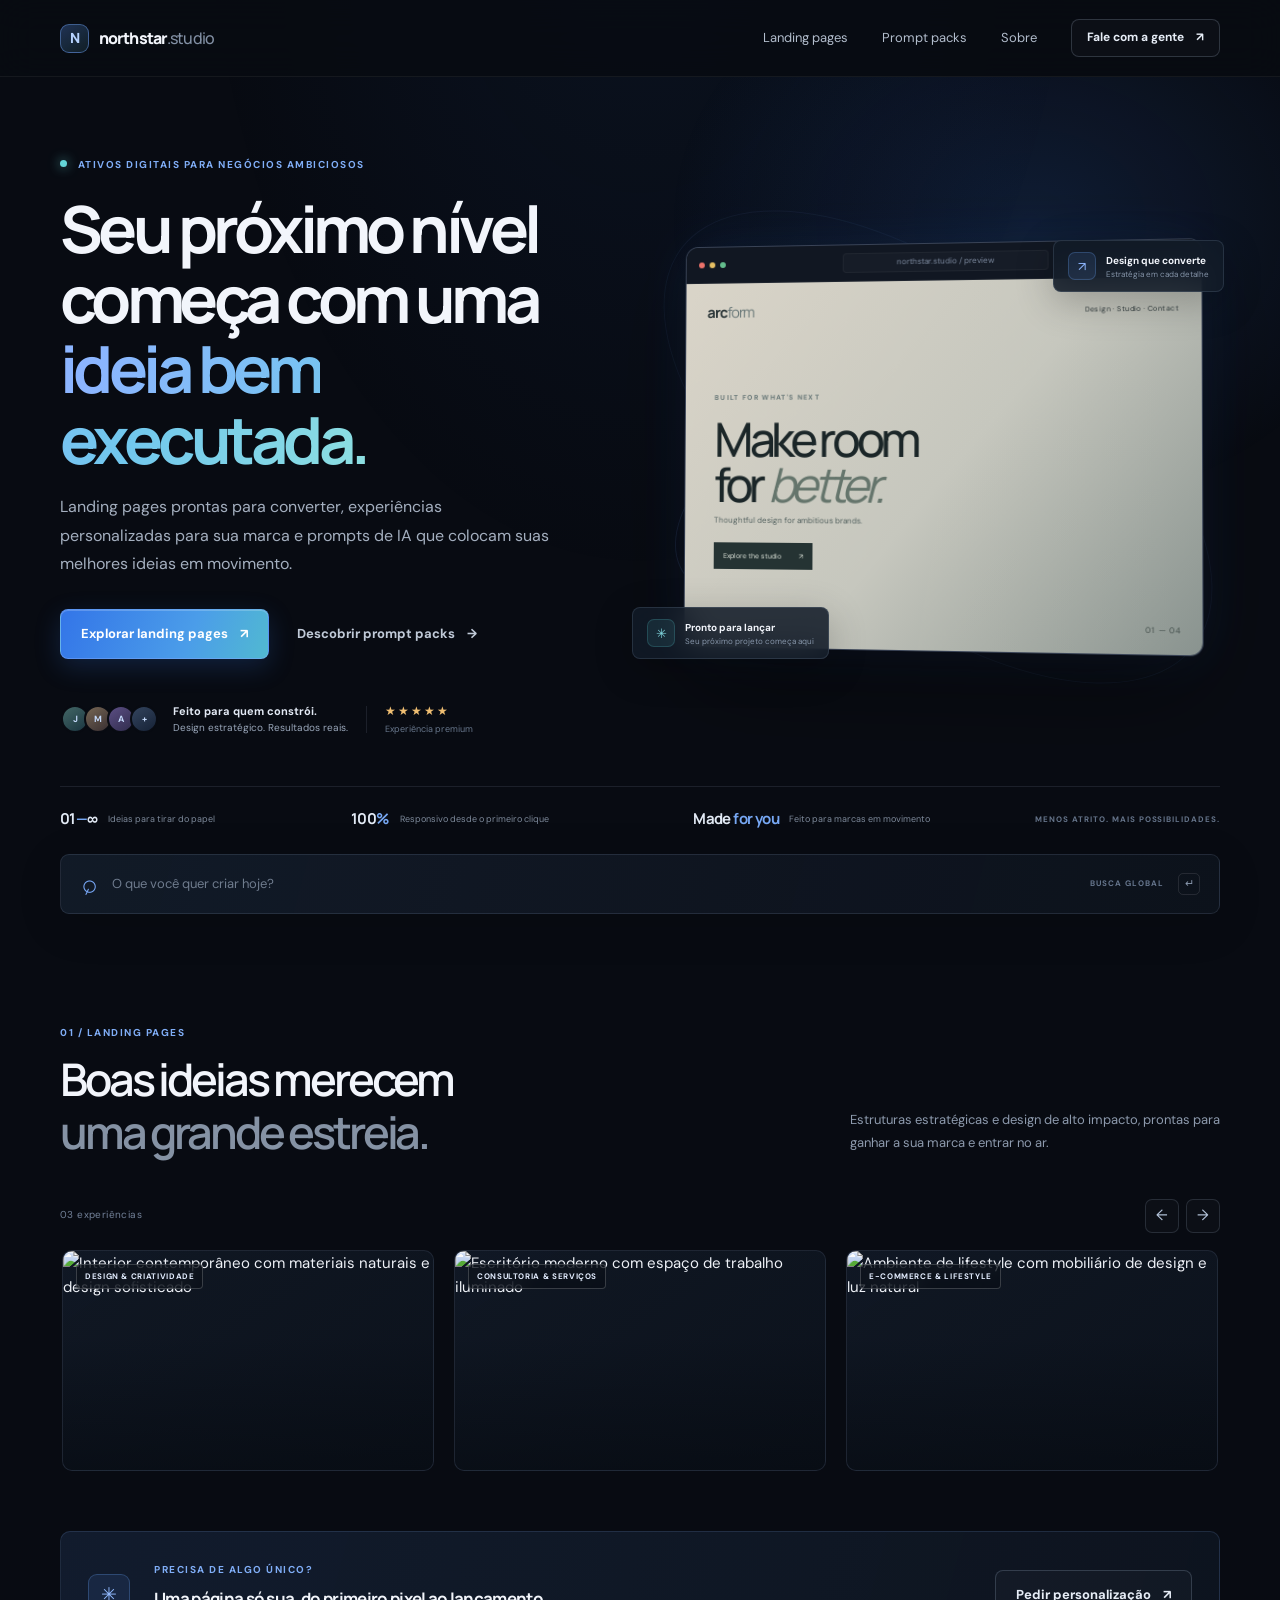
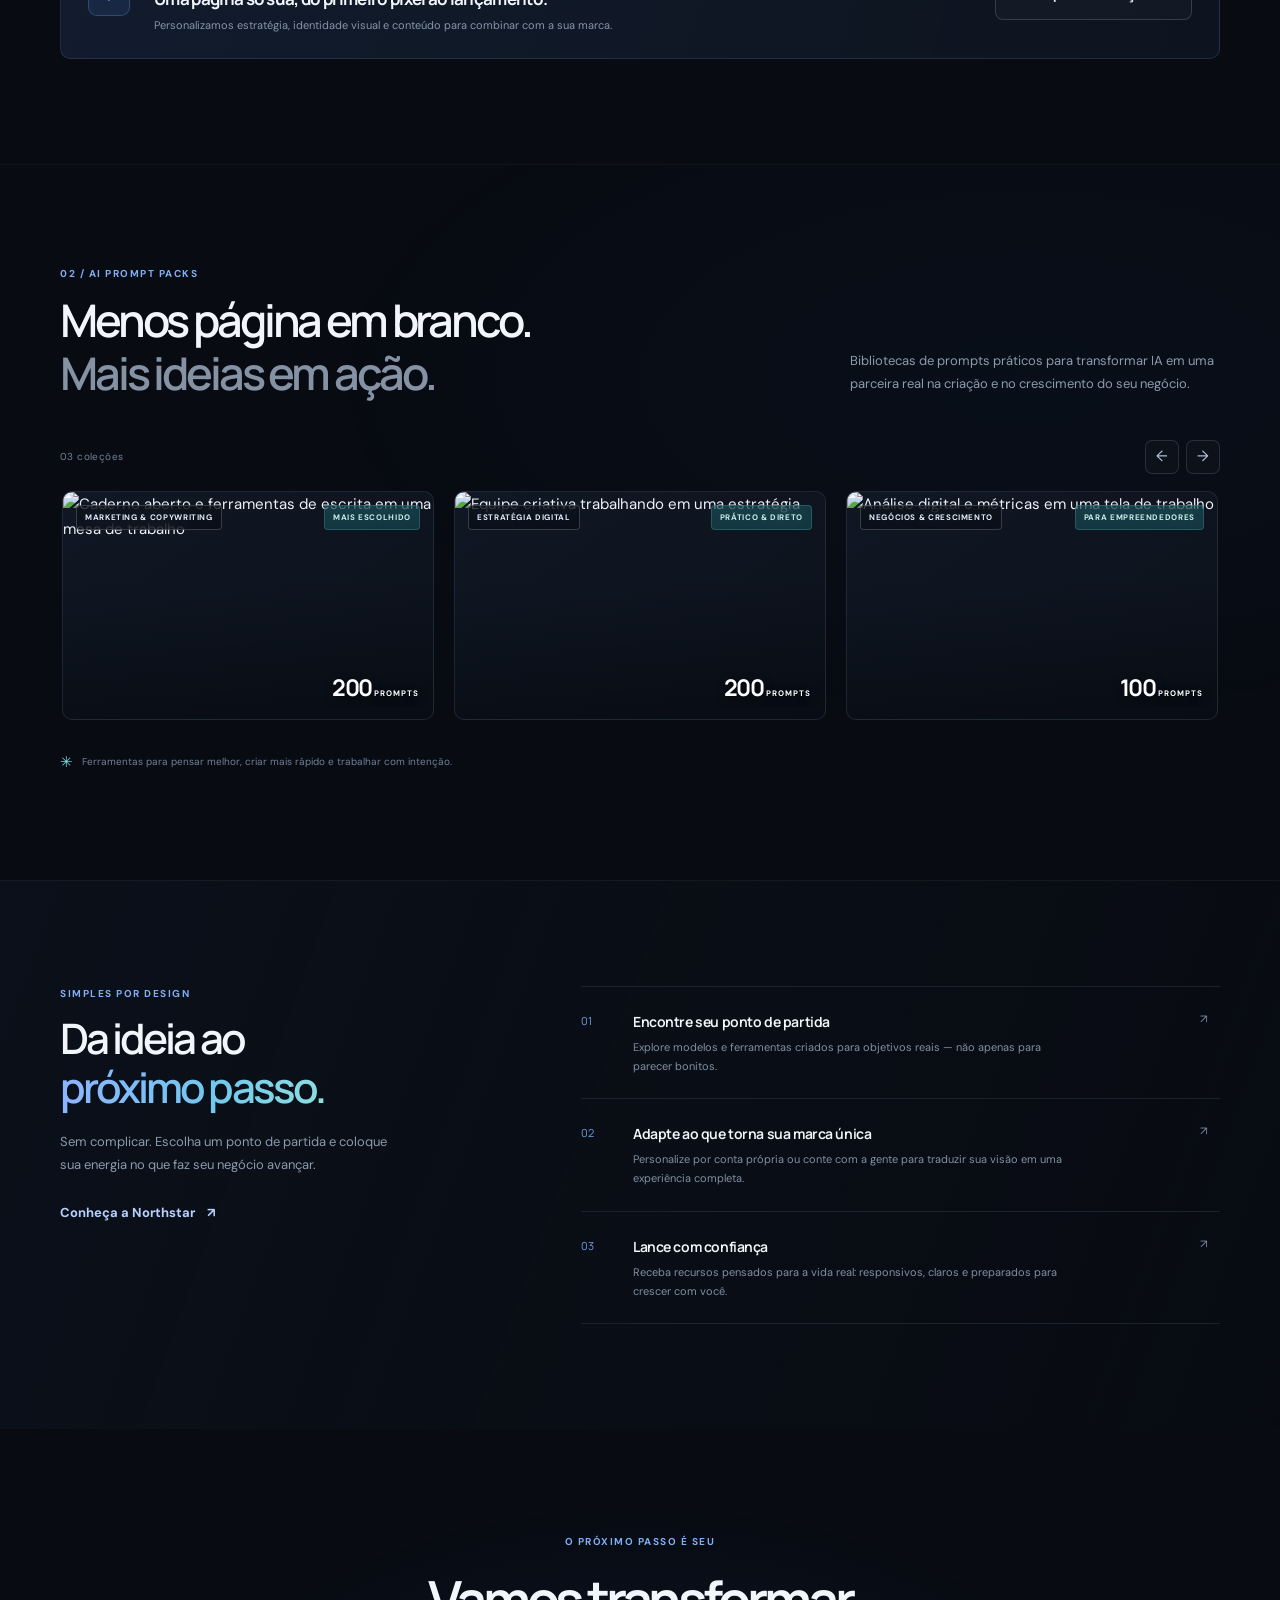
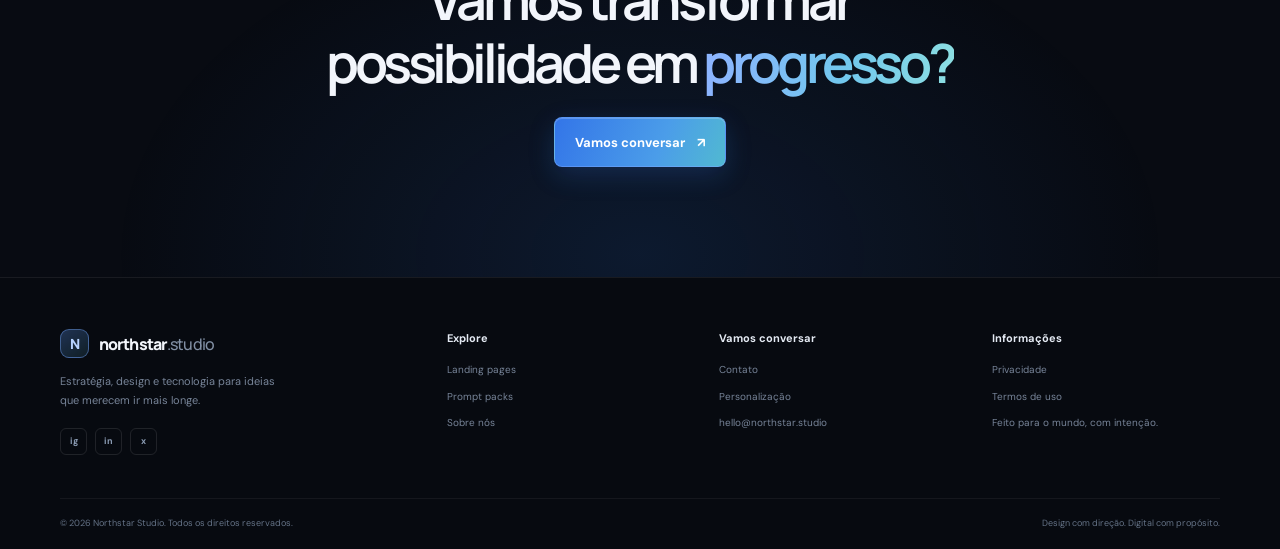
==== index.html @ 6302692e "Add premium digital store website" ====
<!doctype html>
<html lang="pt-BR">
<head>
  <meta charset="utf-8">
  <meta name="viewport" content="width=device-width, initial-scale=1">
  <meta name="description" content="Landing pages premium, personalização profissional e packs de prompts de IA para acelerar o crescimento do seu negócio.">
  <meta name="theme-color" content="#080b12">
  <title>Northstar Studio — ativos digitais para crescer</title>
  <link rel="preconnect" href="https://fonts.googleapis.com">
  <link rel="preconnect" href="https://fonts.gstatic.com" crossorigin>
  <link href="https://fonts.googleapis.com/css2?family=DM+Sans:wght@400;500;600;700&family=Manrope:wght@400;500;600;700;800&display=swap" rel="stylesheet">
  <link rel="stylesheet" href="css/style.css">
  <script src="js/script.js" defer></script>
</head>
<body>
  <header class="site-header">
    <div class="container nav-wrap">
      <a class="brand" href="index.html" aria-label="Northstar Studio — página inicial"><span class="brand-mark">N</span><span>northstar<span class="brand-muted">.studio</span></span></a>
      <button class="menu-toggle" type="button" aria-expanded="false" aria-controls="primary-nav" aria-label="Abrir menu"><span></span><span></span></button>
      <nav class="primary-nav" id="primary-nav" aria-label="Navegação principal">
        <a href="#landing-pages">Landing pages</a><a href="#prompt-packs">Prompt packs</a><a href="about.html">Sobre</a>
        <a class="button button-small button-outline nav-cta" href="contact.html">Fale com a gente <span aria-hidden="true">↗</span></a>
      </nav>
    </div>
  </header>

  <main>
    <section class="hero section-shell">
      <div class="hero-glow" aria-hidden="true"></div>
      <div class="container hero-grid">
        <div class="hero-copy reveal">
          <div class="eyebrow"><span class="eyebrow-dot"></span> ATIVOS DIGITAIS PARA NEGÓCIOS AMBICIOSOS</div>
          <h1>Seu próximo nível<br>começa com uma<br><span class="gradient-text">ideia bem executada.</span></h1>
          <p class="hero-lead">Landing pages prontas para converter, experiências personalizadas para sua marca e prompts de IA que colocam suas melhores ideias em movimento.</p>
          <div class="hero-actions"><a class="button button-primary" href="#landing-pages">Explorar landing pages <span aria-hidden="true">↗</span></a><a class="button button-quiet" href="#prompt-packs">Descobrir prompt packs <span aria-hidden="true">→</span></a></div>
          <div class="trust-row"><div class="avatar-stack" aria-hidden="true"><span>J</span><span>M</span><span>A</span><span>+</span></div><p><strong>Feito para quem constrói.</strong><br>Design estratégico. Resultados reais.</p><div class="trust-divider"></div><div class="rating"><span class="stars">★★★★★</span><small>Experiência premium</small></div></div>
        </div>
        <div class="hero-visual reveal" aria-label="Prévia de uma landing page premium">
          <div class="floating-note note-top"><span class="note-icon">↗</span><span><strong>Design que converte</strong><small>Estratégia em cada detalhe</small></span></div>
          <div class="browser-card">
            <div class="browser-top"><div class="browser-dots"><i></i><i></i><i></i></div><div class="browser-address">northstar.studio / preview</div><span class="browser-menu">•••</span></div>
            <div class="preview-content"><div class="preview-nav"><b>arc<span>form</span></b><span>Design · Studio · Contact</span></div><div class="preview-copy"><span class="preview-kicker">BUILT FOR WHAT'S NEXT</span><h2>Make room<br>for <em>better.</em></h2><p>Thoughtful design for ambitious brands.</p><a href="#landing-pages">Explore the studio <span>↗</span></a></div><div class="preview-image" role="img" aria-label="Arquitetura contemporânea com linhas minimalistas"></div><span class="preview-index">01 — 04</span></div>
          </div>
          <div class="floating-note note-bottom"><span class="sparkle">✳</span><span><strong>Pronto para lançar</strong><small>Seu próximo projeto começa aqui</small></span></div>
          <div class="hero-orbit orbit-one" aria-hidden="true"></div><div class="hero-orbit orbit-two" aria-hidden="true"></div>
        </div>
      </div>
      <div class="container hero-stats reveal"><div><strong>01<span>—</span>∞</strong><small>Ideias para tirar do papel</small></div><div><strong>100<span>%</span></strong><small>Responsivo desde o primeiro clique</small></div><div><strong>Made<span> for you</span></strong><small>Feito para marcas em movimento</small></div><div class="stat-caption">MENOS ATRITO. MAIS POSSIBILIDADES.</div></div>
    </section>

    <section class="search-section" aria-label="Buscar produtos">
      <div class="container search-bar"><span class="search-icon" aria-hidden="true">⌕</span><label class="sr-only" for="global-search">Buscar landing pages e prompts</label><input id="global-search" type="search" placeholder="O que você quer criar hoje?" autocomplete="off"><span class="search-hint">BUSCA GLOBAL</span><span class="search-shortcut" aria-hidden="true">↵</span></div>
    </section>

    <section class="section section-products" id="landing-pages">
      <div class="container">
        <div class="section-heading reveal"><div><div class="eyebrow">01 / LANDING PAGES</div><h2>Boas ideias merecem<br><span class="muted-heading">uma grande estreia.</span></h2></div><p>Estruturas estratégicas e design de alto impacto, prontas para ganhar a sua marca e entrar no ar.</p></div>
        <div class="carousel-toolbar"><span class="result-count" data-count="landing">03 experiências</span><div class="carousel-controls"><button class="carousel-arrow" type="button" data-carousel-prev="landing-track" aria-label="Produtos anteriores">←</button><button class="carousel-arrow" type="button" data-carousel-next="landing-track" aria-label="Próximos produtos">→</button></div></div>
        <div class="product-track" id="landing-track" data-track="landing" aria-live="polite"></div><p class="empty-state" data-empty="landing" hidden>Nenhuma landing page encontrada. Tente outra busca.</p>
        <div class="custom-banner reveal"><div class="custom-banner-icon">✳</div><div><span class="eyebrow">PRECISA DE ALGO ÚNICO?</span><h3>Uma página só sua, do primeiro pixel ao lançamento.</h3><p>Personalizamos estratégia, identidade visual e conteúdo para combinar com a sua marca.</p></div><a class="button button-outline" href="contact.html">Pedir personalização <span aria-hidden="true">↗</span></a></div>
      </div>
    </section>

    <section class="section prompt-section" id="prompt-packs">
      <div class="container">
        <div class="section-heading reveal"><div><div class="eyebrow">02 / AI PROMPT PACKS</div><h2>Menos página em branco.<br><span class="muted-heading">Mais ideias em ação.</span></h2></div><p>Bibliotecas de prompts práticos para transformar IA em uma parceira real na criação e no crescimento do seu negócio.</p></div>
        <div class="carousel-toolbar"><span class="result-count" data-count="prompts">03 coleções</span><div class="carousel-controls"><button class="carousel-arrow" type="button" data-carousel-prev="prompt-track" aria-label="Coleções anteriores">←</button><button class="carousel-arrow" type="button" data-carousel-next="prompt-track" aria-label="Próximas coleções">→</button></div></div>
        <div class="product-track" id="prompt-track" data-track="prompts" aria-live="polite"></div><p class="empty-state" data-empty="prompts" hidden>Nenhum prompt pack encontrado. Experimente outros termos.</p>
        <div class="section-footnote"><span class="tiny-spark">✳</span> Ferramentas para pensar melhor, criar mais rápido e trabalhar com intenção.</div>
      </div>
    </section>

    <section class="section process-section">
      <div class="container process-grid">
        <div class="process-intro reveal"><div class="eyebrow">SIMPLES POR DESIGN</div><h2>Da ideia ao<br><span class="gradient-text">próximo passo.</span></h2><p>Sem complicar. Escolha um ponto de partida e coloque sua energia no que faz seu negócio avançar.</p><a class="text-link" href="about.html">Conheça a Northstar <span>↗</span></a></div>
        <div class="steps-list"><article class="step reveal"><span class="step-number">01</span><div><h3>Encontre seu ponto de partida</h3><p>Explore modelos e ferramentas criados para objetivos reais — não apenas para parecer bonitos.</p></div><span class="step-arrow">↗</span></article><article class="step reveal"><span class="step-number">02</span><div><h3>Adapte ao que torna sua marca única</h3><p>Personalize por conta própria ou conte com a gente para traduzir sua visão em uma experiência completa.</p></div><span class="step-arrow">↗</span></article><article class="step reveal"><span class="step-number">03</span><div><h3>Lance com confiança</h3><p>Receba recursos pensados para a vida real: responsivos, claros e preparados para crescer com você.</p></div><span class="step-arrow">↗</span></article></div>
      </div>
    </section>
    <section class="closing-cta"><div class="container closing-inner reveal"><span class="eyebrow">O PRÓXIMO PASSO É SEU</span><h2>Vamos transformar<br>possibilidade em <span class="gradient-text">progresso?</span></h2><a class="button button-primary" href="contact.html">Vamos conversar <span>↗</span></a></div></section>
  </main>

  <footer class="site-footer"><div class="container footer-main"><div class="footer-brand"><a class="brand" href="index.html"><span class="brand-mark">N</span><span>northstar<span class="brand-muted">.studio</span></span></a><p>Estratégia, design e tecnologia para ideias que merecem ir mais longe.</p><div class="social-links"><a href="#" aria-label="Instagram">ig</a><a href="#" aria-label="LinkedIn">in</a><a href="#" aria-label="X">x</a></div></div><div class="footer-column"><strong>Explore</strong><a href="#landing-pages">Landing pages</a><a href="#prompt-packs">Prompt packs</a><a href="about.html">Sobre nós</a></div><div class="footer-column"><strong>Vamos conversar</strong><a href="contact.html">Contato</a><a href="contact.html#personalizacao">Personalização</a><a href="mailto:hello@northstar.studio">hello@northstar.studio</a></div><div class="footer-column"><strong>Informações</strong><a href="contact.html#privacidade">Privacidade</a><a href="contact.html#termos">Termos de uso</a><span>Feito para o mundo, com intenção.</span></div></div><div class="container footer-bottom"><span>© <span data-year></span> Northstar Studio. Todos os direitos reservados.</span><span>Design com direção. Digital com propósito.</span></div></footer>
</body>
</html>
---- css/style.css ----
/* Northstar Studio — premium digital storefront */
:root {
  color-scheme: dark;
  --bg: #080b12;
  --bg-soft: #0c111b;
  --panel: #101723;
  --panel-light: #141d2a;
  --line: rgba(190, 208, 235, .11);
  --text: #f2f5fb;
  --muted: #9aa7ba;
  --subtle: #68778c;
  --blue: #6a9cff;
  --cyan: #67d8e6;
  --font-display: "Manrope", sans-serif;
  --font-body: "DM Sans", sans-serif;
}

* { box-sizing: border-box; }
html { scroll-behavior: smooth; scroll-padding-top: 90px; }
body { margin: 0; background: var(--bg); color: var(--text); font-family: var(--font-body); font-size: 15px; line-height: 1.65; -webkit-font-smoothing: antialiased; }
body::before { position: fixed; inset: 0; z-index: -1; background: radial-gradient(ellipse at 50% -18%, rgba(35, 83, 163, .11), transparent 49%); content: ""; pointer-events: none; }
a { color: inherit; text-decoration: none; }
button, input, select, textarea { font: inherit; }
button, a { -webkit-tap-highlight-color: transparent; }
button:focus-visible, a:focus-visible, input:focus-visible, select:focus-visible, textarea:focus-visible, summary:focus-visible { outline: 2px solid var(--cyan); outline-offset: 4px; }
img { display: block; max-width: 100%; }
.container { width: min(1160px, calc(100% - 48px)); margin-inline: auto; }
.section { padding: 120px 0; }
.section-shell { position: relative; overflow: hidden; }
.sr-only { position: absolute; width: 1px; height: 1px; padding: 0; margin: -1px; overflow: hidden; clip: rect(0,0,0,0); white-space: nowrap; border: 0; }

.site-header { position: sticky; top: 0; z-index: 20; border-bottom: 1px solid rgba(255,255,255,.055); background: rgba(8,11,18,.82); backdrop-filter: blur(18px); }
.nav-wrap { min-height: 76px; display: flex; align-items: center; justify-content: space-between; gap: 30px; }
.brand { display: inline-flex; align-items: center; gap: 10px; font-family: var(--font-display); font-size: 16px; font-weight: 800; letter-spacing: -.055em; }
.brand-mark { width: 29px; height: 29px; display: grid; place-items: center; border: 1px solid rgba(115,167,255,.45); border-radius: 9px; background: linear-gradient(145deg, rgba(89,144,238,.3), rgba(103,216,230,.1)); color: #b6d2ff; font-size: 14px; }
.brand-muted { color: #8290a4; font-weight: 500; }
.primary-nav { display: flex; align-items: center; gap: 34px; color: #b2bdcc; font-size: 13px; }
.primary-nav > a:not(.button) { transition: color .2s ease; }
.primary-nav > a:not(.button):hover, .primary-nav > a[aria-current="page"] { color: white; }
.menu-toggle { display: none; }

.button { min-height: 50px; display: inline-flex; align-items: center; justify-content: center; gap: 12px; padding: 0 20px; border: 1px solid transparent; border-radius: 8px; cursor: pointer; font-size: 13px; font-weight: 700; transition: transform .2s ease, box-shadow .2s ease, border-color .2s ease, background .2s ease; }
.button:hover { transform: translateY(-2px); }
.button-primary { border-color: rgba(129,174,255,.48); background: linear-gradient(112deg, #3375e8, #4b9de9 62%, #51b9d1); box-shadow: 0 8px 26px rgba(49,113,220,.22), inset 0 1px rgba(255,255,255,.2); color: white; }
.button-primary:hover { box-shadow: 0 12px 32px rgba(49,113,220,.34), inset 0 1px rgba(255,255,255,.25); }
.button-outline { border-color: rgba(178,198,229,.2); background: rgba(255,255,255,.025); color: #e7edf7; }
.button-outline:hover { border-color: rgba(120,169,255,.58); background: rgba(94,147,240,.09); }
.button-quiet { padding-inline: 5px; background: transparent; color: #c0cad8; }
.button-small { min-height: 38px; padding-inline: 15px; font-size: 12px; }
.button-wide { width: 100%; }
.text-link { display: inline-flex; gap: 12px; align-items: center; color: #b7d0ff; font-size: 13px; font-weight: 700; }
.text-link span, .custom-link span { transition: transform .2s ease; }
.text-link:hover span, .custom-link:hover span { transform: translate(3px,-2px); }

.hero { min-height: 675px; padding: 80px 0 0; }
.hero-glow { position: absolute; width: 760px; height: 610px; top: -160px; right: -130px; background: radial-gradient(ellipse, rgba(48,103,196,.19), transparent 67%); pointer-events: none; }
.hero-grid { position: relative; display: grid; grid-template-columns: 1fr 1.04fr; align-items: center; gap: 54px; }
.eyebrow { color: #80aef7; font-size: 10px; font-weight: 700; letter-spacing: .15em; line-height: 1.5; }
.eyebrow-dot, .response-dot { width: 7px; height: 7px; display: inline-block; margin-right: 7px; border-radius: 50%; background: #64d5d8; box-shadow: 0 0 12px rgba(100,213,216,.75); vertical-align: 1px; }
.hero h1, .simple-hero h1 { margin: 22px 0 18px; font-family: var(--font-display); font-size: clamp(42px, 5.3vw, 65px); font-weight: 700; letter-spacing: -.07em; line-height: 1.08; }
.gradient-text { background: linear-gradient(100deg, #8cb5ff 6%, #71c7ed 57%, #8ddfe1 100%); background-clip: text; -webkit-text-fill-color: transparent; }
.hero-lead, .detail-lead { max-width: 490px; margin: 0; color: #a4afbf; font-size: 16px; line-height: 1.8; }
.hero-actions { display: flex; align-items: center; gap: 22px; margin-top: 30px; }
.trust-row { display: flex; align-items: center; gap: 15px; margin-top: 43px; color: var(--muted); }
.avatar-stack { display: flex; padding-left: 1px; }
.avatar-stack span { width: 28px; height: 28px; display: grid; place-items: center; margin-left: -5px; border: 2px solid var(--bg); border-radius: 50%; background: linear-gradient(145deg,#33445e,#162236); color: #c4d9fa; font-size: 9px; font-weight: 700; }
.avatar-stack span:first-child { margin-left: 0; background: linear-gradient(145deg,#436766,#1a3540); }
.avatar-stack span:nth-child(2) { background: linear-gradient(145deg,#766654,#372e31); }
.avatar-stack span:nth-child(3) { background: linear-gradient(145deg,#5b4e83,#302c4d); }
.trust-row p { margin: 0; font-size: 10px; line-height: 1.55; }
.trust-row p strong { color: #e3eaf5; font-size: 11px; }
.trust-divider { height: 27px; border-left: 1px solid var(--line); margin-inline: 3px; }
.rating { display: grid; gap: 0; }
.stars { color: #efbe72; font-size: 12px; letter-spacing: 2px; }
.rating small { color: var(--subtle); font-size: 9px; }
.hero-visual { position: relative; min-height: 455px; display: grid; place-items: center; }
.browser-card { position: relative; z-index: 1; width: min(100%, 520px); overflow: hidden; border: 1px solid rgba(189,211,247,.22); border-radius: 13px; background: #131b29; box-shadow: 0 35px 100px rgba(0,0,0,.4), 0 0 55px rgba(64,124,224,.13); transform: perspective(1000px) rotateY(-5deg) rotateX(1deg); }
.browser-top { height: 37px; display: flex; align-items: center; justify-content: space-between; padding-inline: 13px; border-bottom: 1px solid rgba(255,255,255,.06); background: #111722; color: #7e8ba0; }
.browser-dots { display: flex; gap: 5px; }
.browser-dots i { width: 6px; height: 6px; border-radius: 50%; background: #ec726a; }.browser-dots i:nth-child(2) { background: #e5bf63; }.browser-dots i:nth-child(3) { background: #63bd8d; }
.browser-address { width: 42%; padding: 2px 8px; border: 1px solid rgba(255,255,255,.045); border-radius: 4px; background: rgba(255,255,255,.025); text-align: center; font-size: 8px; }
.browser-menu { font-size: 9px; letter-spacing: 2px; }
.preview-content { position: relative; min-height: 370px; overflow: hidden; padding: 18px 22px; background: linear-gradient(130deg,#d9d4c8 2%,#c6c7be 52%,#89938f 100%); color: #1b2628; }
.preview-nav { position: relative; z-index: 2; display: flex; align-items: center; justify-content: space-between; color: #293436; font-size: 8px; }
.preview-nav b { font-family: var(--font-display); font-size: 15px; letter-spacing: -.07em; }.preview-nav b span { color: #697878; font-weight: 400; }.preview-nav > span { font-size: 7px; letter-spacing: .06em; }
.preview-copy { position: relative; z-index: 2; width: 54%; padding: 59px 0 0 8px; }
.preview-kicker { color: #667676; font-size: 7px; font-weight: 700; letter-spacing: .19em; }
.preview-copy h2 { margin: 9px 0 7px; font-family: var(--font-display); font-size: clamp(35px, 4vw, 48px); font-weight: 500; letter-spacing: -.09em; line-height: .96; }
.preview-copy h2 em { color: #65756c; font-weight: 400; }
.preview-copy p { margin: 0 0 15px; color: #52605e; font-size: 8px; }
.preview-copy a { display: inline-flex; gap: 18px; padding: 8px 10px; background: #253333; color: #e3e9df; font-size: 7px; }
.preview-image { position: absolute; inset: 0 0 0 46%; background: linear-gradient(90deg,rgba(200,201,188,.05),transparent), url("https://images.unsplash.com/photo-1600210492486-724fe5c67fb0?auto=format&fit=crop&w=1000&q=85") center/cover; clip-path: polygon(20% 0,100% 0,100% 100%,0 100%); opacity: .8; }
.preview-index { position: absolute; z-index: 2; right: 20px; bottom: 17px; color: rgba(28,41,38,.68); font-size: 8px; letter-spacing: .1em; }
.floating-note { position: absolute; z-index: 2; display: flex; align-items: center; gap: 10px; padding: 11px 14px; border: 1px solid rgba(188,211,246,.13); border-radius: 8px; background: rgba(18,27,40,.87); box-shadow: 0 10px 38px rgba(0,0,0,.24); backdrop-filter: blur(16px); }
.note-top { top: 21px; right: -4px; }.note-bottom { bottom: 15px; left: -24px; }
.note-icon, .sparkle { width: 28px; height: 28px; display: grid; place-items: center; border: 1px solid rgba(115,171,255,.24); border-radius: 7px; background: rgba(87,141,230,.13); color: #8eb6ff; font-size: 13px; }
.sparkle { color: #81d7de; background: rgba(91,204,209,.1); border-color: rgba(91,204,209,.2); }
.floating-note strong, .floating-note small { display: block; line-height: 1.5; }.floating-note strong { font-size: 10px; }.floating-note small { color: #8695a9; font-size: 8px; }
.hero-orbit { position: absolute; border: 1px solid rgba(111,157,229,.13); border-radius: 50%; transform: rotate(-25deg); pointer-events: none; }.orbit-one { width: 570px; height: 235px; }.orbit-two { width: 650px; height: 320px; border-color: rgba(111,157,229,.07); transform: rotate(38deg); }
.hero-stats { position: relative; display: grid; grid-template-columns: 1fr 1.2fr 1.2fr auto; align-items: center; gap: 35px; margin-top: 49px; padding: 20px 0 22px; border-top: 1px solid var(--line); }
.hero-stats > div:not(.stat-caption) { display: flex; align-items: center; gap: 10px; }.hero-stats strong { color: #e2eaf5; font-family: var(--font-display); font-size: 15px; letter-spacing: -.04em; }.hero-stats strong span { color: #77a8f4; }.hero-stats small { color: #7d899a; font-size: 9px; }.stat-caption { color: #65748a; font-size: 8px; font-weight: 700; letter-spacing: .12em; }

.search-section { padding: 0 0 20px; }
.search-bar { height: 60px; display: flex; align-items: center; gap: 14px; padding: 0 19px; border: 1px solid rgba(177,201,239,.13); border-radius: 9px; background: linear-gradient(105deg,rgba(19,28,42,.9),rgba(14,20,30,.8)); box-shadow: 0 10px 45px rgba(0,0,0,.13); }
.search-icon { color: #77a7f5; font-size: 27px; line-height: 1; transform: rotate(-20deg); }.search-bar input { min-width: 0; flex: 1; border: 0; outline: 0; background: transparent; color: var(--text); font-size: 13px; }.search-bar input::placeholder { color: #6f7c8e; }.search-hint { color: #67778e; font-size: 8px; font-weight: 700; letter-spacing: .12em; }.search-shortcut { width: 22px; height: 22px; display: grid; place-items: center; border: 1px solid rgba(255,255,255,.1); border-radius: 5px; color: #8998ad; font-size: 11px; }

.section-products { padding: 91px 0 105px; }.prompt-section { padding: 101px 0 105px; border-top: 1px solid rgba(255,255,255,.045); background: radial-gradient(ellipse at 80% 30%, rgba(22,70,128,.07), transparent 48%); }
.section-heading { display: flex; align-items: end; justify-content: space-between; gap: 35px; margin-bottom: 40px; }
.section-heading h2, .process-intro h2, .overview-heading h2, .included-copy h2, .prompt-benefits h2, .prompt-audience h2, .faq-intro h2, .about-copy h2, .about-pillars h2, .contact-aside h2 { margin: 13px 0 0; font-family: var(--font-display); font-size: clamp(32px,4vw,45px); font-weight: 600; letter-spacing: -.07em; line-height: 1.18; }
.section-heading > p { max-width: 370px; margin: 0 0 4px; color: #8d9aad; font-size: 13px; line-height: 1.8; }
.muted-heading { color: #8592a4; }
.carousel-toolbar { display: flex; align-items: center; justify-content: space-between; margin-bottom: 15px; }
.result-count { color: #738299; font-size: 10px; letter-spacing: .04em; }
.carousel-controls { display: flex; gap: 7px; }
.carousel-arrow { width: 34px; height: 34px; display: grid; place-items: center; border: 1px solid rgba(191,211,241,.15); border-radius: 7px; background: rgba(255,255,255,.02); color: #b5c5dc; cursor: pointer; transition: .2s ease; }.carousel-arrow:hover { border-color: rgba(113,169,255,.48); background: rgba(89,145,233,.1); color: white; }
.product-track { display: grid; grid-auto-columns: calc((100% - 40px) / 3); grid-auto-flow: column; gap: 20px; overflow-x: auto; padding: 2px 2px 17px; scroll-snap-type: x mandatory; scrollbar-width: thin; scrollbar-color: #263a59 transparent; }
.product-card { min-width: 0; overflow: hidden; border: 1px solid rgba(186,207,239,.1); border-radius: 10px; background: linear-gradient(145deg,rgba(17,25,38,.94),rgba(12,18,28,.98)); scroll-snap-align: start; transition: border-color .25s ease, transform .25s ease, box-shadow .25s ease; }
.product-card:hover { transform: translateY(-5px); border-color: rgba(104,158,242,.38); box-shadow: 0 20px 50px rgba(0,0,0,.25), 0 0 30px rgba(56,112,208,.07); }
.product-art { position: relative; height: 214px; overflow: hidden; background: #17243a; }.product-art img { width: 100%; height: 100%; object-fit: cover; transition: transform .7s cubic-bezier(.2,.7,.2,1); }.product-card:hover .product-art img { transform: scale(1.055); }.product-art::after { position: absolute; inset: 0; background: linear-gradient(180deg,rgba(5,9,15,.02) 40%,rgba(5,9,15,.55)); content: ""; pointer-events: none; }
.product-category, .product-badge { position: absolute; z-index: 1; top: 13px; left: 13px; padding: 5px 8px; border: 1px solid rgba(255,255,255,.19); border-radius: 4px; background: rgba(7,12,20,.62); color: #e3edff; font-size: 8px; font-weight: 700; letter-spacing: .08em; backdrop-filter: blur(10px); }.product-badge { right: 13px; left: auto; border-color: rgba(111,193,201,.24); background: rgba(27,100,107,.43); color: #c4f1ed; }
.product-card-body { padding: 17px 17px 16px; }.product-card-top { display: flex; align-items: start; justify-content: space-between; gap: 12px; }.product-card h3 { margin: 0; font-family: var(--font-display); font-size: 15px; font-weight: 650; letter-spacing: -.04em; line-height: 1.4; }.product-price { flex: 0 0 auto; color: #b7d2ff; font-size: 11px; font-weight: 700; }.product-card-body > p { min-height: 42px; margin: 8px 0 15px; color: #8492a5; font-size: 11px; line-height: 1.65; }.product-card-footer { display: flex; align-items: center; justify-content: space-between; padding-top: 12px; border-top: 1px solid rgba(255,255,255,.065); }.product-card-footer .stars { font-size: 10px; }.product-card-footer a { display: inline-flex; align-items: center; gap: 7px; color: #afcbff; font-size: 10px; font-weight: 700; }.product-card-footer a span { transition: transform .2s ease; }.product-card-footer a:hover span { transform: translate(3px,-2px); }
.prompt-card .product-art { height: 214px; }.prompt-card .product-art img { object-position: center; }.prompt-count { position: absolute; z-index: 1; right: 14px; bottom: 12px; color: white; font-family: var(--font-display); font-size: 23px; font-weight: 700; letter-spacing: -.07em; text-shadow: 0 2px 8px rgba(0,0,0,.5); }.prompt-count small { font-family: var(--font-body); font-size: 8px; letter-spacing: .12em; }
.empty-state { margin: 12px 0; color: #91a0b4; font-size: 13px; }.section-footnote { display: flex; align-items: center; gap: 9px; margin-top: 13px; color: #718198; font-size: 10px; }.tiny-spark { color: #7cd7dd; font-size: 15px; }
.custom-banner { display: grid; grid-template-columns: 46px 1fr auto; align-items: center; gap: 20px; margin-top: 43px; padding: 24px 27px; border: 1px solid rgba(133,173,237,.15); border-radius: 10px; background: linear-gradient(105deg,rgba(24,38,61,.64),rgba(15,23,35,.76)); }
.custom-banner-icon { width: 42px; height: 42px; display: grid; place-items: center; border: 1px solid rgba(105,163,247,.27); border-radius: 9px; background: rgba(68,125,214,.13); color: #92baff; font-size: 19px; }
.custom-banner h3 { margin: 5px 0 2px; font-family: var(--font-display); font-size: 17px; letter-spacing: -.04em; }.custom-banner p { margin: 0; color: #8795a8; font-size: 11px; }

.process-section { padding: 105px 0; border-top: 1px solid rgba(255,255,255,.05); background: linear-gradient(110deg,rgba(12,18,28,.82),rgba(8,11,18,.4)); }
.process-grid { display: grid; grid-template-columns: .8fr 1.2fr; gap: 95px; }.process-intro h2 { margin-bottom: 17px; font-size: 42px; }.process-intro > p { max-width: 330px; margin: 0 0 23px; color: #8c9aad; font-size: 13px; line-height: 1.8; }.steps-list { border-top: 1px solid var(--line); }.step { display: grid; grid-template-columns: 36px 1fr 20px; gap: 16px; align-items: start; padding: 23px 0; border-bottom: 1px solid var(--line); }.step-number { padding-top: 2px; color: #709ce0; font-family: var(--font-display); font-size: 11px; }.step h3 { margin: 0 0 5px; font-family: var(--font-display); font-size: 14px; font-weight: 650; letter-spacing: -.03em; }.step p { max-width: 445px; margin: 0; color: #8190a3; font-size: 11px; line-height: 1.7; }.step-arrow { color: #7186a4; font-size: 12px; }
.closing-cta { padding: 99px 0 110px; text-align: center; background: radial-gradient(ellipse at 50% 95%,rgba(41,104,197,.16),transparent 58%); }.closing-inner h2, .prompt-purchase-cta h2 { margin: 15px 0 24px; font-family: var(--font-display); font-size: clamp(37px,5vw,54px); font-weight: 650; letter-spacing: -.075em; line-height: 1.16; }

.site-footer { border-top: 1px solid rgba(255,255,255,.07); background: #070a10; }.footer-main { display: grid; grid-template-columns: 1.5fr 1fr 1fr 1fr; gap: 45px; padding-top: 51px; padding-bottom: 43px; }.footer-brand p { max-width: 230px; margin: 14px 0 18px; color: #778498; font-size: 11px; line-height: 1.7; }.social-links { display: flex; gap: 8px; }.social-links a { width: 27px; height: 27px; display: grid; place-items: center; border: 1px solid rgba(255,255,255,.1); border-radius: 6px; color: #8c9db5; font-size: 9px; font-weight: 700; }.social-links a:hover { border-color: rgba(116,166,243,.5); color: #bad1ff; }.footer-column { display: grid; align-content: start; gap: 10px; }.footer-column strong { margin-bottom: 5px; color: #e4eaf3; font-size: 11px; }.footer-column a, .footer-column span { color: #778498; font-size: 10px; }.footer-column a:hover { color: #bad1ff; }.footer-bottom { display: flex; justify-content: space-between; gap: 20px; padding-top: 17px; padding-bottom: 19px; border-top: 1px solid rgba(255,255,255,.055); color: #647286; font-size: 9px; }

/* Product detail pages */
.detail-page { padding: 33px 0 105px; }.back-link { display: inline-block; margin-bottom: 30px; color: #8494aa; font-size: 11px; transition: color .2s ease; }.back-link:hover { color: #c4d7f8; }
.detail-hero { display: grid; grid-template-columns: .83fr 1.17fr; align-items: center; gap: 61px; padding: 18px 0 75px; }.detail-hero > *, .prompt-detail-hero > * { min-width: 0; }.detail-copy h1, .prompt-detail-copy h1 { margin: 15px 0 14px; font-family: var(--font-display); font-size: clamp(38px,4.7vw,57px); font-weight: 650; letter-spacing: -.07em; line-height: 1.12; }.detail-copy .detail-lead { font-size: 14px; }.detail-meta { display: flex; align-items: center; gap: 9px; margin-top: 20px; color: #8392a5; font-size: 10px; }.detail-meta .stars { font-size: 10px; }.meta-dot { color: #526179; }.detail-copy .hero-actions { gap: 18px; margin-top: 24px; }.detail-copy .button { min-height: 47px; }.detail-assurance { display: flex; flex-wrap: wrap; align-items: center; gap: 8px; margin-top: 19px; color: #728198; font-size: 9px; }.detail-assurance span:first-child { color: #68cbb5; }.detail-cover-wrap { position: relative; }.detail-cover { position: relative; min-height: 370px; overflow: hidden; border: 1px solid rgba(181,205,241,.18); border-radius: 10px; background: #1a283c; box-shadow: 0 25px 75px rgba(0,0,0,.32); }.detail-cover img { width: 100%; height: 370px; object-fit: cover; }.cover-label { position: absolute; right: 14px; bottom: 13px; color: rgba(255,255,255,.75); font-size: 8px; font-weight: 700; letter-spacing: .13em; text-shadow: 0 1px 5px #000; }.cover-caption { display: flex; justify-content: space-between; margin-top: 10px; color: #66758a; font-size: 8px; letter-spacing: .11em; }
.detail-overview { display: grid; grid-template-columns: 1fr 1fr; gap: 90px; padding: 53px 0; border-top: 1px solid var(--line); border-bottom: 1px solid var(--line); }.overview-heading h2, .included-copy h2 { font-size: 36px; }.overview-copy > p, .included-copy > p { margin: 6px 0 19px; color: #8c9aae; font-size: 13px; line-height: 1.85; }.feature-tags { display: flex; flex-wrap: wrap; gap: 7px; }.feature-tags span { padding: 6px 9px; border: 1px solid rgba(171,198,238,.13); border-radius: 5px; color: #a1b0c5; font-size: 9px; }
.benefit-grid { display: grid; grid-template-columns: repeat(3,1fr); gap: 15px; margin-top: 55px; }.benefit-card { position: relative; min-height: 205px; padding: 23px 21px; border: 1px solid rgba(178,201,236,.11); border-radius: 9px; background: linear-gradient(145deg,rgba(18,27,41,.75),rgba(11,16,25,.75)); }.benefit-number { position: absolute; top: 21px; right: 19px; color: #596c87; font-size: 9px; }.benefit-icon { width: 31px; height: 31px; display: grid; place-items: center; margin-bottom: 16px; border: 1px solid rgba(105,161,241,.22); border-radius: 7px; background: rgba(73,132,221,.09); color: #89b3fa; font-size: 14px; }.benefit-card h3 { max-width: 230px; margin: 0 0 7px; font-family: var(--font-display); font-size: 14px; font-weight: 650; letter-spacing: -.03em; }.benefit-card p { margin: 0; color: #8391a4; font-size: 10px; line-height: 1.75; }
.included-section, .receive-section { display: grid; grid-template-columns: .85fr 1.15fr; gap: 90px; align-items: start; padding: 100px 0 25px; }.included-copy > p { max-width: 340px; }.included-list { border-top: 1px solid var(--line); }.included-list > div { min-height: 70px; display: grid; grid-template-columns: 24px 1fr 14px; align-items: center; gap: 12px; border-bottom: 1px solid var(--line); }.check-mark { width: 20px; height: 20px; display: grid; place-items: center; border: 1px solid rgba(87,193,167,.28); border-radius: 50%; background: rgba(55,167,143,.08); color: #74d2b7; font-size: 10px; }.included-list strong, .included-list small { display: block; }.included-list strong { color: #dce5f2; font-size: 11px; }.included-list small { margin-top: 2px; color: #78889d; font-size: 9px; }.included-plus { color: #6f8097; font-size: 14px; }
.showcase-section { padding: 100px 0 25px; }.showcase-section .section-heading { margin-bottom: 28px; }.showcase-grid { display: grid; grid-template-columns: 1.25fr .75fr; gap: 15px; }.showcase-grid img { width: 100%; height: 270px; border: 1px solid var(--line); border-radius: 9px; background: #152033; object-fit: cover; }.showcase-grid img:nth-child(2) { height: 270px; object-position: 70% center; }
.purchase-panel { display: grid; grid-template-columns: 1fr 300px; gap: 45px; align-items: center; margin-top: 100px; padding: 38px; border: 1px solid rgba(118,166,238,.2); border-radius: 12px; background: radial-gradient(ellipse at 5% 10%,rgba(44,100,187,.19),transparent 60%),linear-gradient(120deg,#101827,#0d131e); }.purchase-panel > * { min-width: 0; }.purchase-copy h2 { margin: 11px 0 12px; font-family: var(--font-display); font-size: 39px; letter-spacing: -.07em; line-height: 1.13; }.purchase-copy > p { max-width: 540px; margin: 0; color: #8c9bae; font-size: 12px; line-height: 1.8; }.custom-link { display: inline-flex; gap: 8px; margin-top: 15px; color: #acd0ff; font-size: 11px; font-weight: 700; }.purchase-action { min-width: 0; padding: 20px; border: 1px solid rgba(179,201,234,.14); border-radius: 8px; background: rgba(4,8,14,.32); }.purchase-label { display: block; max-width: 100%; overflow: hidden; color: #9eacc0; font-size: 10px; text-overflow: ellipsis; white-space: nowrap; }.purchase-price { display: block; min-width: 0; margin: 4px 0 13px; overflow-wrap: anywhere; color: white; font-family: var(--font-display); font-size: 28px; letter-spacing: -.06em; }.purchase-action .button { min-height: 45px; }.purchase-action > p { margin: 11px 0 0; color: #78889c; font-size: 9px; }.purchase-action > p span { color: #68cbb5; }

/* Prompt product page */
.prompt-detail-hero { display: grid; grid-template-columns: .95fr 1.05fr; align-items: center; gap: 68px; padding: 10px 45px 90px; }.prompt-cover { position: relative; min-height: 405px; overflow: hidden; border: 1px solid rgba(177,201,238,.18); border-radius: 10px; background: #19304a; box-shadow: 0 28px 85px rgba(0,0,0,.32); }.prompt-cover::after { position: absolute; inset: 0; background: linear-gradient(180deg,rgba(3,8,15,.04),rgba(4,10,19,.58)); content: ""; }.prompt-cover img { width: 100%; height: 405px; object-fit: cover; }.prompt-cover-label { position: absolute; z-index: 1; top: 16px; left: 16px; padding: 7px 9px; border: 1px solid rgba(255,255,255,.25); border-radius: 4px; background: rgba(8,13,22,.5); color: white; font-size: 8px; font-weight: 700; letter-spacing: .12em; }.prompt-cover-count { position: absolute; z-index: 1; right: 22px; bottom: 13px; color: white; font-family: var(--font-display); font-size: 52px; font-weight: 700; letter-spacing: -.09em; line-height: .85; text-align: right; text-shadow: 0 2px 13px rgba(0,0,0,.4); }.prompt-cover-count small { font-family: var(--font-body); font-size: 9px; letter-spacing: .18em; }.prompt-detail-copy { position: relative; }.featured-badge { display: inline-block; margin-top: 19px; padding: 5px 9px; border: 1px solid rgba(95,197,186,.25); border-radius: 4px; background: rgba(34,112,107,.15); color: #9de0d4; font-size: 8px; font-weight: 700; letter-spacing: .08em; }.prompt-detail-copy h1 { margin: 13px 0 12px; font-size: clamp(35px,4vw,49px); }.prompt-detail-copy .detail-lead { font-size: 13px; }.prompt-meta { display: flex; gap: 9px; margin-top: 17px; color: #8392a6; font-size: 10px; }.prompt-price-row { display: flex; flex-wrap: wrap; align-items: baseline; gap: 8px 12px; margin: 21px 0 12px; }.prompt-price-row strong { min-width: 0; overflow-wrap: anywhere; color: #eff5ff; font-family: var(--font-display); font-size: 29px; letter-spacing: -.06em; }.prompt-price-row span { color: #79899e; font-size: 9px; }.secure-note { margin: 10px 0 0; color: #7d8ba0; font-size: 9px; }.secure-note span { color: #70d2b6; }.prompt-mini-points { display: flex; flex-wrap: wrap; gap: 12px; margin-top: 20px; color: #9aabc0; font-size: 9px; }.prompt-mini-points span::first-letter { color: #75d1b3; }
.prompt-benefits { padding: 61px 0 30px; border-top: 1px solid var(--line); }.prompt-benefits h2 { margin-bottom: 28px; }.prompt-benefits .benefit-grid { margin-top: 0; }.receive-section { padding-top: 90px; }.receive-highlight { display: flex; align-items: center; gap: 9px; margin-top: 21px; color: #a4b8d2; font-size: 10px; }.receive-highlight span { color: #7fd8db; font-size: 15px; }
.prompt-audience { margin-top: 100px; padding: 48px 45px; border: 1px solid rgba(155,186,231,.12); border-radius: 10px; background: linear-gradient(110deg,rgba(19,31,49,.78),rgba(12,18,28,.7)); }.prompt-audience h2 { margin-bottom: 30px; }.audience-grid { display: grid; grid-template-columns: repeat(3,1fr); gap: 22px; }.audience-grid > div { display: flex; align-items: start; gap: 12px; }.audience-grid span { color: #72a1e9; font-size: 10px; }.audience-grid p { margin: 0; color: #98a6ba; font-size: 11px; line-height: 1.7; }
.examples-section { padding: 100px 0 20px; }.prompt-examples { display: grid; grid-template-columns: repeat(3,1fr); gap: 13px; }.prompt-examples article { padding: 19px; border: 1px solid var(--line); border-radius: 8px; background: rgba(16,24,36,.65); }.prompt-examples article > div { display: flex; align-items: center; justify-content: space-between; color: #7699ce; font-size: 8px; font-weight: 700; letter-spacing: .12em; }.example-symbol { color: #78cbd0; font-size: 13px; }.prompt-examples p { margin: 18px 0 0; color: #bbc7d7; font-size: 12px; line-height: 1.8; }
.faq-section { display: grid; grid-template-columns: .7fr 1.3fr; gap: 85px; padding: 100px 0 10px; }.faq-intro h2 { font-size: 38px; }.faq-intro > p { margin-top: 18px; color: #8291a5; font-size: 10px; }.faq-intro > p a { color: #aacaff; }.faq-list { border-top: 1px solid var(--line); }.faq-list details { border-bottom: 1px solid var(--line); }.faq-list summary { display: flex; justify-content: space-between; gap: 20px; padding: 17px 2px; cursor: pointer; color: #dbe4f1; font-family: var(--font-display); font-size: 12px; font-weight: 600; list-style: none; }.faq-list summary::-webkit-details-marker { display: none; }.faq-list summary span { color: #82a9e3; font-size: 17px; transition: transform .2s ease; }.faq-list details[open] summary span { transform: rotate(45deg); }.faq-list details p { margin: -3px 25px 17px 2px; color: #8695a9; font-size: 10px; line-height: 1.8; }
.prompt-purchase-cta { margin-top: 93px; padding: 54px 25px; border: 1px solid rgba(108,158,234,.2); border-radius: 11px; background: radial-gradient(ellipse at 50% 0,rgba(44,102,194,.17),transparent 72%),#0e1520; text-align: center; }.prompt-purchase-cta h2 { margin-bottom: 13px; font-size: 41px; }.prompt-purchase-cta > p { margin: 0 0 23px; color: #8d9caf; font-size: 12px; }.prompt-purchase-cta > small { display: block; margin-top: 13px; color: #708097; font-size: 9px; }

/* About and contact pages */
.simple-hero { padding: 34px 0 78px; }.simple-hero .back-link { display: block; }.simple-hero h1 { margin-top: 18px; font-size: clamp(43px,6vw,67px); }.simple-hero .detail-lead { max-width: 650px; font-size: 15px; }
.about-story { padding-top: 10px; }.about-story-grid { display: grid; grid-template-columns: 1fr 1fr; align-items: center; gap: 80px; }.about-art { padding: 18px; border: 1px solid rgba(166,194,238,.15); border-radius: 11px; background: linear-gradient(145deg,rgba(24,37,57,.8),rgba(12,19,29,.7)); }.about-art-inner { position: relative; min-height: 330px; display: flex; align-items: center; justify-content: center; overflow: hidden; background: radial-gradient(ellipse at 70% 25%,rgba(87,156,228,.32),transparent 43%),linear-gradient(135deg,#253a4a,#17202d 66%,#303845); }.about-art-inner::before,.about-art-inner::after { position: absolute; width: 360px; height: 150px; border: 1px solid rgba(211,231,247,.22); border-radius: 50%; content: ""; transform: rotate(-27deg); }.about-art-inner::after { width: 420px; height: 220px; border-color: rgba(211,231,247,.1); transform: rotate(32deg); }.about-star { position: absolute; top: 25px; right: 28px; color: #9adfe1; font-size: 27px; }.about-art-word { position: relative; z-index: 1; font-family: var(--font-display); font-size: 47px; font-weight: 700; letter-spacing: -.09em; line-height: .9; }.about-art-word em { color: #85d4d8; font-style: normal; }.about-art-caption { position: absolute; bottom: 18px; color: #a4b5c6; font-size: 8px; letter-spacing: .16em; }.about-copy h2 { margin-bottom: 16px; font-size: 40px; }.about-copy p { color: #8c9bae; font-size: 12px; line-height: 1.9; }.about-copy .text-link { margin-top: 8px; }
.about-pillars { padding: 10px 0 100px; }.about-pillars h2 { margin-bottom: 31px; }.pillar-grid { display: grid; grid-template-columns: repeat(4,1fr); gap: 13px; }.pillar-card { min-height: 200px; padding: 18px; border: 1px solid var(--line); border-radius: 8px; background: rgba(16,23,34,.65); }.pillar-card > span { color: #738eaf; font-size: 8px; font-weight: 700; letter-spacing: .12em; }.pillar-card .benefit-icon { margin-top: 19px; margin-bottom: 12px; }.pillar-card h3 { margin: 0 0 5px; font-family: var(--font-display); font-size: 13px; letter-spacing: -.04em; }.pillar-card p { margin: 0; color: #7e8ca0; font-size: 10px; line-height: 1.7; }
.contact-hero { padding-bottom: 48px; }.contact-section { padding: 5px 0 80px; }.contact-grid { display: grid; grid-template-columns: .85fr 1.15fr; gap: 95px; align-items: start; }.contact-aside h2 { margin-bottom: 14px; font-size: 40px; }.contact-aside > p { max-width: 350px; margin: 0 0 27px; color: #8c9bae; font-size: 12px; line-height: 1.8; }.contact-channel { display: flex; align-items: center; gap: 12px; padding: 14px 0; border-top: 1px solid var(--line); }.contact-channel:last-of-type { border-bottom: 1px solid var(--line); }.channel-icon { width: 32px; height: 32px; display: grid; place-items: center; border: 1px solid rgba(112,164,241,.22); border-radius: 7px; background: rgba(78,133,218,.1); color: #94b9f4; }.contact-channel > span:nth-child(2) { flex: 1; }.contact-channel small,.contact-channel strong { display: block; }.contact-channel small { color: #74849a; font-size: 8px; letter-spacing: .12em; }.contact-channel strong { margin-top: 2px; color: #d8e2f1; font-size: 11px; }.contact-channel > span:last-child { color: #8eadd9; font-size: 11px; }.response-note { margin-top: 19px; color: #718199; font-size: 9px; }.response-dot { width: 6px; height: 6px; background: #6dc7a6; box-shadow: 0 0 9px rgba(109,199,166,.55); }
.contact-form { padding: 27px; border: 1px solid rgba(179,201,235,.13); border-radius: 10px; background: linear-gradient(145deg,rgba(17,25,37,.9),rgba(11,16,25,.9)); }.form-heading { margin-bottom: 21px; }.form-heading h3 { margin: 5px 0 0; font-family: var(--font-display); font-size: 21px; letter-spacing: -.05em; }.contact-form label { display: block; margin: 15px 0 6px; color: #c1ccdb; font-size: 10px; font-weight: 600; }.contact-form input,.contact-form select,.contact-form textarea { width: 100%; padding: 11px 12px; border: 1px solid rgba(167,190,224,.15); border-radius: 6px; outline: 0; background: #0b111a; color: #e3eaf4; font-size: 11px; }.contact-form input::placeholder,.contact-form textarea::placeholder { color: #647387; }.contact-form select { color: #a3b0c1; }.contact-form textarea { min-height: 110px; resize: vertical; }.contact-form .button { margin-top: 19px; }.form-note { margin: 11px 0 0; color: #718198; font-size: 9px; }.policy-placeholder { display: grid; grid-template-columns: 1fr 1fr; gap: 20px; padding-bottom: 75px; }.policy-placeholder > div { scroll-margin-top: 95px; padding: 18px; border: 1px solid var(--line); border-radius: 8px; }.policy-placeholder span { color: #91a9c8; font-size: 9px; font-weight: 700; letter-spacing: .12em; }.policy-placeholder p { margin: 8px 0 0; color: #78879b; font-size: 9px; line-height: 1.75; }

.reveal { opacity: 0; transform: translateY(14px); transition: opacity .65s ease, transform .65s cubic-bezier(.2,.65,.25,1); }.reveal.is-visible { opacity: 1; transform: translateY(0); }

@media (max-width: 900px) {
  .container { width: min(100% - 40px, 760px); }
  .primary-nav { gap: 20px; }
  .hero { padding-top: 65px; }.hero-grid { grid-template-columns: 1fr 1fr; gap: 25px; }.hero h1 { font-size: clamp(42px,6vw,56px); }.hero-visual { min-height: 385px; }.preview-content { min-height: 320px; }.preview-copy { padding-top: 45px; }.note-top { right: -7px; }.note-bottom { left: -4px; }.hero-stats { grid-template-columns: 1fr 1.3fr 1.1fr; gap: 18px; }.stat-caption { display: none; }
  .product-track { grid-auto-columns: calc((100% - 20px) / 2); }.process-grid { gap: 50px; }.footer-main { gap: 25px; }
  .detail-hero { gap: 30px; }.prompt-detail-hero { padding-inline: 0; gap: 35px; }.included-section,.receive-section { gap: 45px; }.contact-grid { gap: 45px; }.pillar-grid { grid-template-columns: repeat(2,1fr); }
}
@media (max-width: 640px) {
  html { scroll-padding-top: 72px; }.container { width: calc(100% - 36px); }.section { padding: 78px 0; }
  .nav-wrap { min-height: 66px; }.menu-toggle { width: 38px; height: 38px; display: flex; flex-direction: column; justify-content: center; align-items: center; gap: 5px; border: 1px solid var(--line); border-radius: 7px; background: transparent; }.menu-toggle span { width: 15px; height: 1px; background: #dce6f4; transition: transform .2s ease; }.menu-toggle[aria-expanded="true"] span:first-child { transform: translateY(3px) rotate(45deg); }.menu-toggle[aria-expanded="true"] span:last-child { transform: translateY(-3px) rotate(-45deg); }
  .primary-nav { position: absolute; top: calc(100% + 1px); right: 0; left: 0; display: none; align-items: stretch; gap: 0; padding: 12px 18px 18px; border-bottom: 1px solid var(--line); background: rgba(8,11,18,.97); }.primary-nav.is-open { display: flex; flex-direction: column; }.primary-nav > a:not(.button) { padding: 12px 0; border-bottom: 1px solid rgba(255,255,255,.06); }.primary-nav .nav-cta { margin-top: 13px; }
  .hero { padding: 56px 0 0; }.hero-grid { grid-template-columns: 1fr; gap: 19px; }.hero h1 { margin-top: 17px; font-size: clamp(43px,12vw,57px); }.hero-lead { max-width: 470px; font-size: 14px; }.hero-actions { align-items: flex-start; flex-direction: column; gap: 11px; margin-top: 24px; }.hero-actions .button-primary { min-height: 47px; }.button-quiet { min-height: 35px; }.trust-row { gap: 10px; margin-top: 26px; }.trust-row p { font-size: 9px; }.trust-row p strong { font-size: 10px; }.trust-divider { margin-inline: 0; }.rating small { font-size: 8px; }
  .hero-visual { min-height: 315px; margin-top: 3px; }.browser-card { width: calc(100% - 13px); transform: none; }.browser-top { height: 31px; }.preview-content { min-height: 270px; padding: 15px; }.preview-copy { padding-top: 42px; }.preview-copy h2 { font-size: 37px; }.preview-image { left: 48%; }.preview-nav b { font-size: 13px; }.preview-nav > span { font-size: 6px; }.floating-note { padding: 8px 10px; }.floating-note strong { font-size: 9px; }.floating-note small { font-size: 7px; }.note-icon,.sparkle { width: 25px; height: 25px; }.note-top { top: 0; right: -3px; }.note-bottom { bottom: 0; left: -3px; }.hero-stats { grid-template-columns: 1fr 1fr; gap: 14px 10px; margin-top: 32px; padding: 15px 0; }.hero-stats > div:not(.stat-caption) { display: block; }.hero-stats strong { display: block; font-size: 14px; }.hero-stats small { display: block; margin-top: 1px; font-size: 8px; }
  .search-section { padding: 0 0 5px; }.search-bar { height: 53px; gap: 10px; padding-inline: 13px; }.search-bar input { font-size: 11px; }.search-hint { display: none; }.search-icon { font-size: 23px; }
  .section-products { padding: 76px 0 78px; }.prompt-section { padding: 76px 0 78px; }.section-heading { display: block; margin-bottom: 24px; }.section-heading h2,.process-intro h2,.overview-heading h2,.included-copy h2,.prompt-benefits h2,.prompt-audience h2,.faq-intro h2,.about-copy h2,.about-pillars h2,.contact-aside h2 { font-size: 34px; }.section-heading > p { max-width: 440px; margin-top: 14px; font-size: 11px; }.product-track { grid-auto-columns: min(82%,310px); gap: 12px; }.product-art,.prompt-card .product-art { height: 190px; }.product-card-body { padding: 14px; }.product-card h3 { font-size: 14px; }.product-card-body > p { font-size: 10px; }.custom-banner { grid-template-columns: 38px 1fr; gap: 13px; margin-top: 26px; padding: 17px; }.custom-banner-icon { width: 36px; height: 36px; }.custom-banner h3 { font-size: 14px; }.custom-banner p { font-size: 10px; }.custom-banner .button { grid-column: 1/-1; width: 100%; min-height: 43px; }
  .process-section { padding: 76px 0; }.process-grid { grid-template-columns: 1fr; gap: 32px; }.process-intro h2 { font-size: 37px; }.process-intro > p { font-size: 11px; }.step { grid-template-columns: 26px 1fr 15px; gap: 11px; padding: 18px 0; }.step h3 { font-size: 13px; }.step p { font-size: 10px; }
  .closing-cta { padding: 73px 0 80px; }.closing-inner h2,.prompt-purchase-cta h2 { font-size: 37px; }.footer-main { grid-template-columns: 1fr 1fr; gap: 31px 20px; padding-top: 36px; padding-bottom: 31px; }.footer-brand { grid-column: 1/-1; }.footer-brand p { max-width: 270px; }.footer-column { gap: 8px; }.footer-bottom { flex-direction: column; gap: 5px; font-size: 8px; }
  .detail-page { padding: 24px 0 75px; }.back-link { margin-bottom: 19px; }.detail-hero,.prompt-detail-hero { grid-template-columns: 1fr; gap: 29px; padding: 10px 0 55px; }.detail-copy h1,.prompt-detail-copy h1 { font-size: 41px; }.detail-copy .detail-lead,.prompt-detail-copy .detail-lead { font-size: 12px; }.detail-cover,.detail-cover img { min-height: 250px; height: 250px; }.detail-copy .hero-actions { flex-direction: row; flex-wrap: wrap; }.detail-assurance { font-size: 8px; }.detail-overview { grid-template-columns: 1fr; gap: 14px; padding: 35px 0; }.overview-copy > p,.included-copy > p { font-size: 11px; }.benefit-grid { grid-template-columns: 1fr; gap: 10px; margin-top: 32px; }.benefit-card { min-height: 0; padding: 18px; }.benefit-card p { font-size: 10px; }.included-section,.receive-section { grid-template-columns: 1fr; gap: 25px; padding-top: 67px; }.included-list > div { min-height: 67px; }.included-list strong { font-size: 10px; }.included-list small { font-size: 8px; }.showcase-section { padding-top: 70px; }.showcase-grid { grid-template-columns: 1fr; gap: 10px; }.showcase-grid img,.showcase-grid img:nth-child(2) { height: 205px; }.purchase-panel { grid-template-columns: 1fr; gap: 24px; margin-top: 68px; padding: 23px 18px; }.purchase-copy h2 { font-size: 35px; }.purchase-copy > p { font-size: 10px; }.purchase-action { padding: 16px; }
  .prompt-cover,.prompt-cover img { min-height: 310px; height: 310px; }.prompt-detail-copy { padding-top: 4px; }.featured-badge { margin-top: 12px; }.prompt-meta { font-size: 9px; }.prompt-price-row { margin-top: 16px; }.prompt-mini-points { gap: 8px; font-size: 8px; }.prompt-benefits { padding-top: 39px; }.prompt-benefits h2 { font-size: 31px; }.prompt-audience { margin-top: 67px; padding: 26px 18px; }.audience-grid { grid-template-columns: 1fr; gap: 16px; }.audience-grid p { font-size: 10px; }.examples-section { padding-top: 70px; }.prompt-examples { grid-template-columns: 1fr; }.prompt-examples p { font-size: 11px; }.faq-section { grid-template-columns: 1fr; gap: 20px; padding-top: 70px; }.faq-intro h2 { font-size: 34px; }.faq-list summary { font-size: 11px; }.prompt-purchase-cta { margin-top: 68px; padding: 37px 16px; }.prompt-purchase-cta h2 { font-size: 32px; }.prompt-purchase-cta > p { font-size: 10px; }
  .simple-hero { padding: 24px 0 47px; }.simple-hero h1 { font-size: clamp(41px,11vw,57px); }.simple-hero .detail-lead { font-size: 12px; }.about-story { padding-top: 0; }.about-story-grid { grid-template-columns: 1fr; gap: 34px; }.about-art-inner { min-height: 245px; }.about-art-word { font-size: 39px; }.about-copy p { font-size: 11px; }.about-pillars { padding: 0 0 70px; }.pillar-grid { gap: 9px; }.pillar-card { min-height: 185px; padding: 14px; }.pillar-card h3 { font-size: 11px; }.pillar-card p { font-size: 9px; }
  .contact-hero { padding-bottom: 35px; }.contact-section { padding-bottom: 55px; }.contact-grid { grid-template-columns: 1fr; gap: 35px; }.contact-aside h2 { font-size: 35px; }.contact-aside > p { font-size: 11px; }.contact-form { padding: 19px 16px; }.policy-placeholder { grid-template-columns: 1fr; gap: 10px; padding-bottom: 55px; }
}
@media (prefers-reduced-motion: reduce) {
  *, *::before, *::after { scroll-behavior: auto !important; animation-duration: .01ms !important; animation-iteration-count: 1 !important; transition-duration: .01ms !important; }
  .reveal { opacity: 1; transform: none; }
}
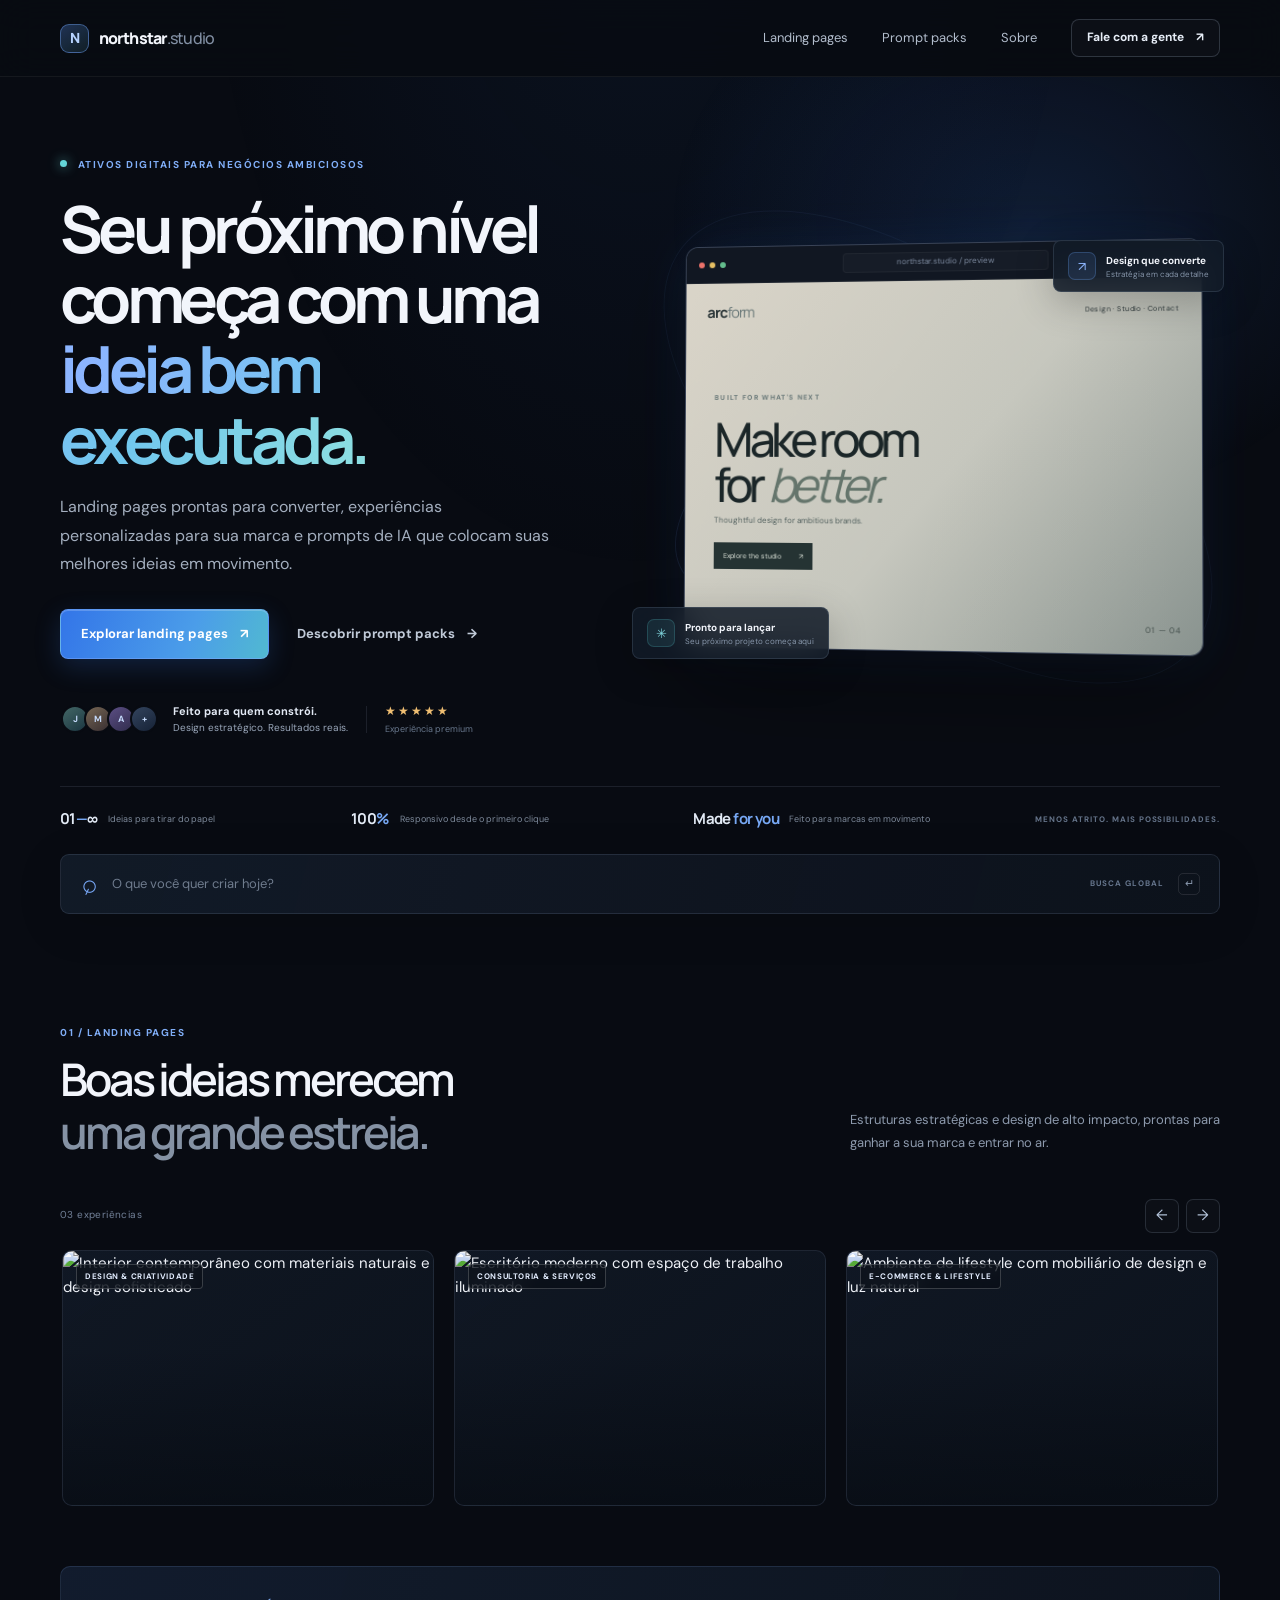
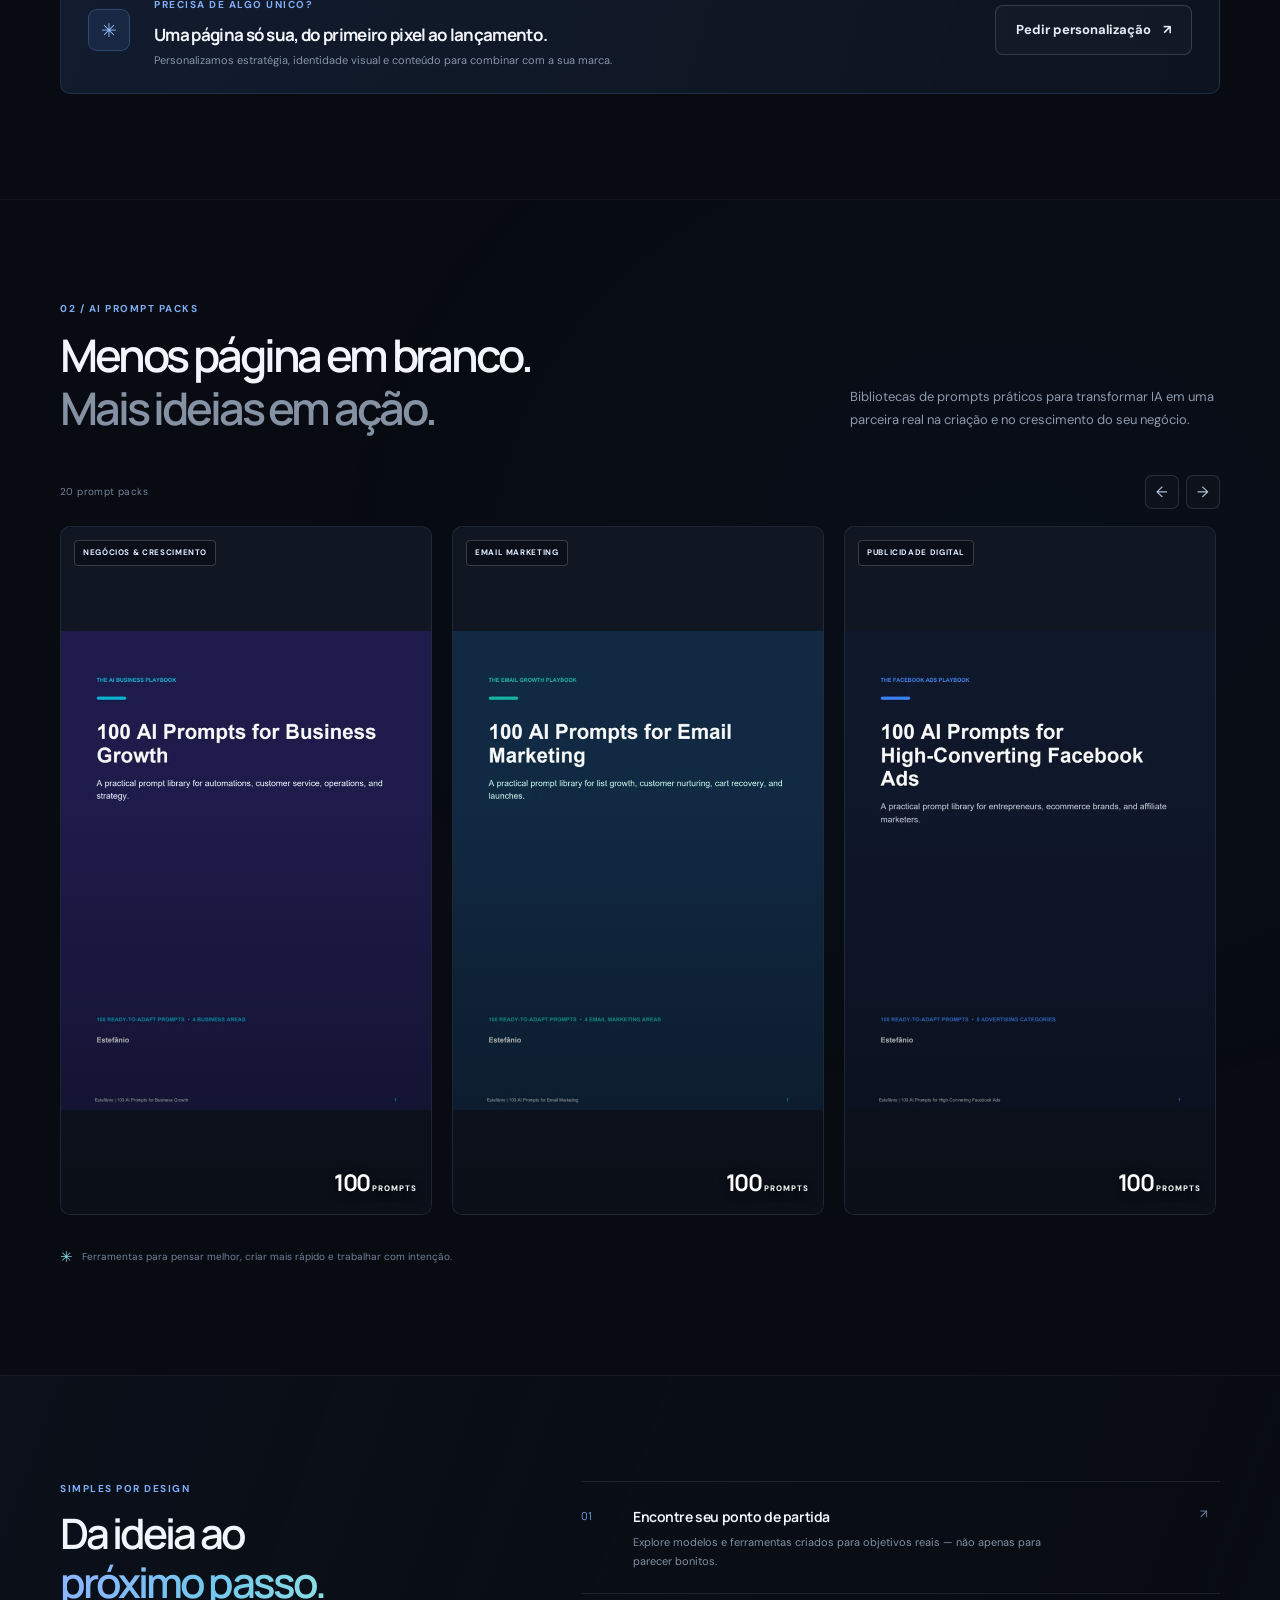
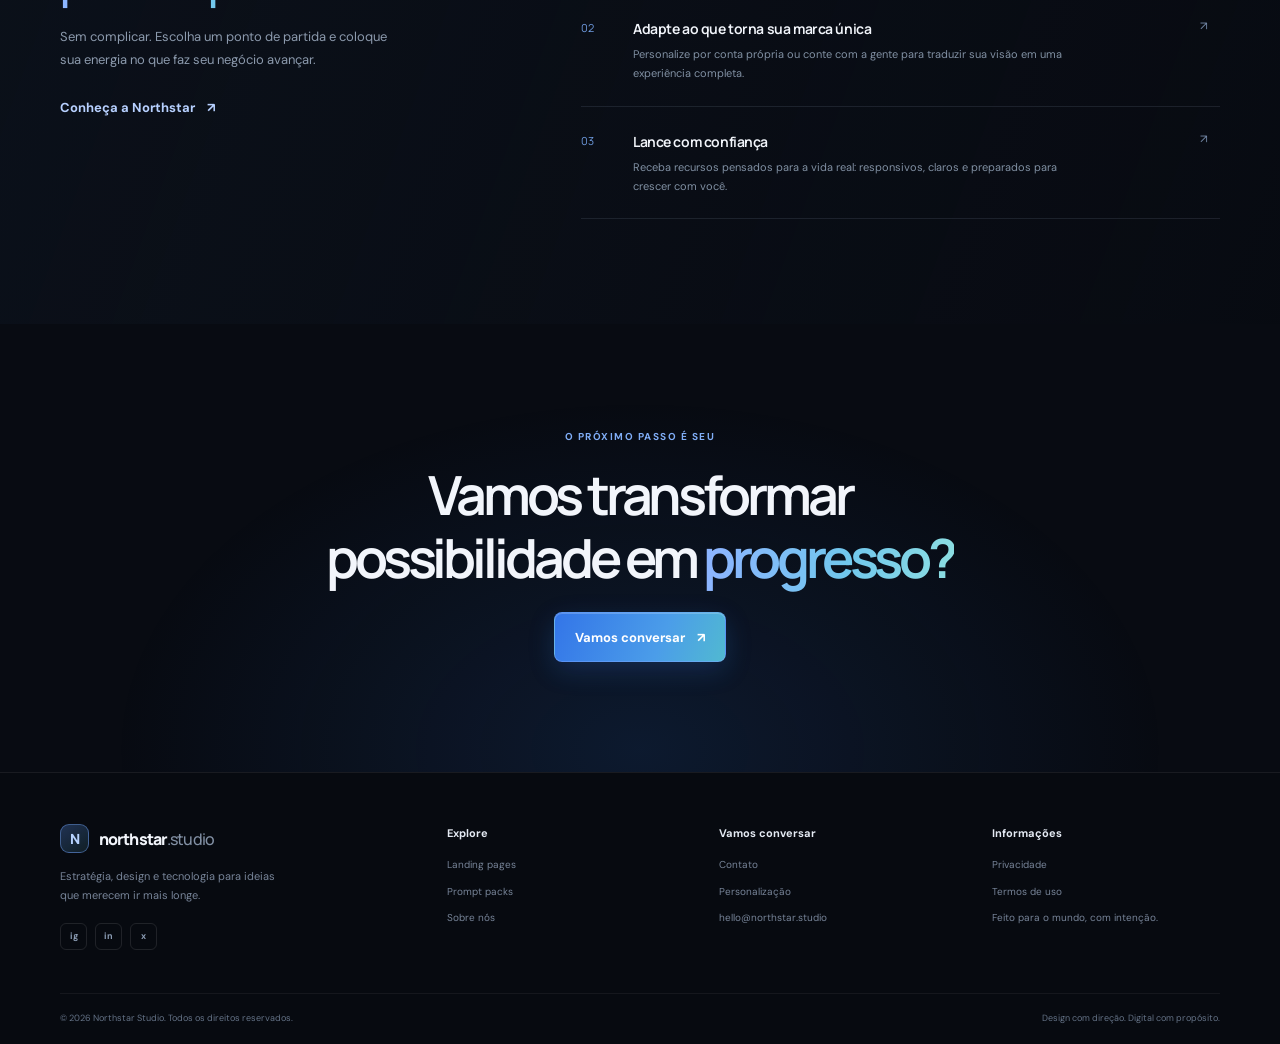
==== commit 909fdc4a: "Add prompt catalog and landing page previews Co-authored-by: Copilot <223556219+Copilot@users.norepl" ====
--- a/index.html
+++ b/index.html
@@ -64,7 +64,7 @@
     <section class="section prompt-section" id="prompt-packs">
       <div class="container">
         <div class="section-heading reveal"><div><div class="eyebrow">02 / AI PROMPT PACKS</div><h2>Menos página em branco.<br><span class="muted-heading">Mais ideias em ação.</span></h2></div><p>Bibliotecas de prompts práticos para transformar IA em uma parceira real na criação e no crescimento do seu negócio.</p></div>
-        <div class="carousel-toolbar"><span class="result-count" data-count="prompts">03 coleções</span><div class="carousel-controls"><button class="carousel-arrow" type="button" data-carousel-prev="prompt-track" aria-label="Coleções anteriores">←</button><button class="carousel-arrow" type="button" data-carousel-next="prompt-track" aria-label="Próximas coleções">→</button></div></div>
+        <div class="carousel-toolbar"><span class="result-count" data-count="prompts">20 prompt packs</span><div class="carousel-controls"><button class="carousel-arrow" type="button" data-carousel-prev="prompt-track" aria-label="Coleções anteriores">←</button><button class="carousel-arrow" type="button" data-carousel-next="prompt-track" aria-label="Próximas coleções">→</button></div></div>
         <div class="product-track" id="prompt-track" data-track="prompts" aria-live="polite"></div><p class="empty-state" data-empty="prompts" hidden>Nenhum prompt pack encontrado. Experimente outros termos.</p>
         <div class="section-footnote"><span class="tiny-spark">✳</span> Ferramentas para pensar melhor, criar mais rápido e trabalhar com intenção.</div>
       </div>
--- a/css/style.css
+++ b/css/style.css
@@ -183,3 +183,24 @@
   *, *::before, *::after { scroll-behavior: auto !important; animation-duration: .01ms !important; animation-iteration-count: 1 !important; transition-duration: .01ms !important; }
   .reveal { opacity: 1; transform: none; }
 }
+
+.product-card-body { display: flex; min-height: 205px; flex-direction: column; }
+.product-card-top { display: block; }
+.product-card h3 { min-height: 42px; }
+.product-card-price { margin: auto 0 12px; color: #b7d2ff; font-size: 11px; font-weight: 700; }
+.product-card-footer { align-items: flex-start; gap: 10px; }
+.product-card-actions { display: flex; flex-wrap: wrap; justify-content: flex-end; gap: 12px; }
+.product-card-actions a { display: inline-flex; align-items: center; gap: 5px; color: #afcbff; font-size: 10px; font-weight: 700; white-space: nowrap; }
+.product-card-actions a:hover { color: white; }
+.prompt-card .product-art img { object-fit: contain; background: #101723; }
+.prompt-cover img { object-fit: contain; background: #101723; }
+.button.is-unavailable { cursor: not-allowed; filter: grayscale(.55); opacity: .63; pointer-events: none; }
+.detail-copy .hero-actions { flex-wrap: wrap; }
+.detail-copy .hero-actions .button { padding-inline: 14px; font-size: 11px; }
+
+@media (max-width: 760px) {
+  .product-card-body { min-height: 195px; }
+  .product-card-footer { align-items: center; }
+  .product-card-actions { gap: 8px; }
+  .detail-copy .hero-actions { align-items: flex-start; gap: 9px; }
+}
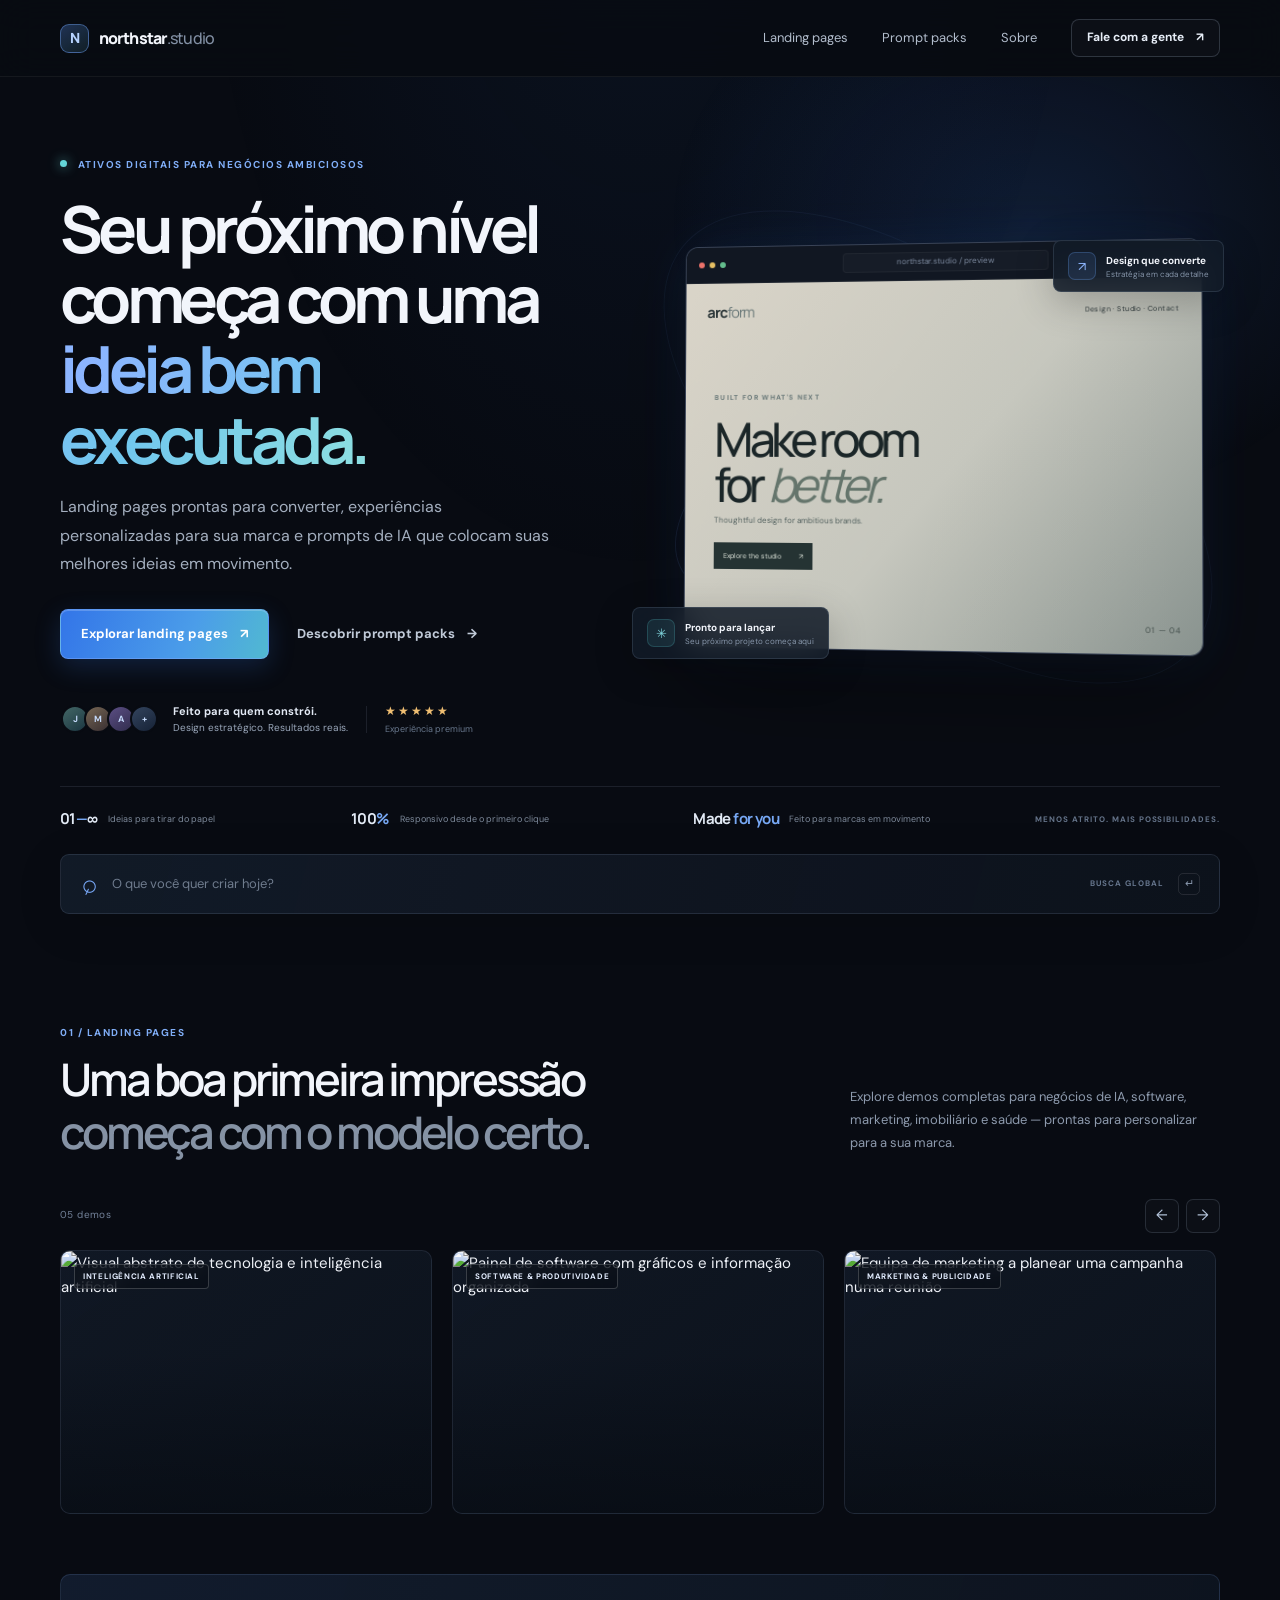
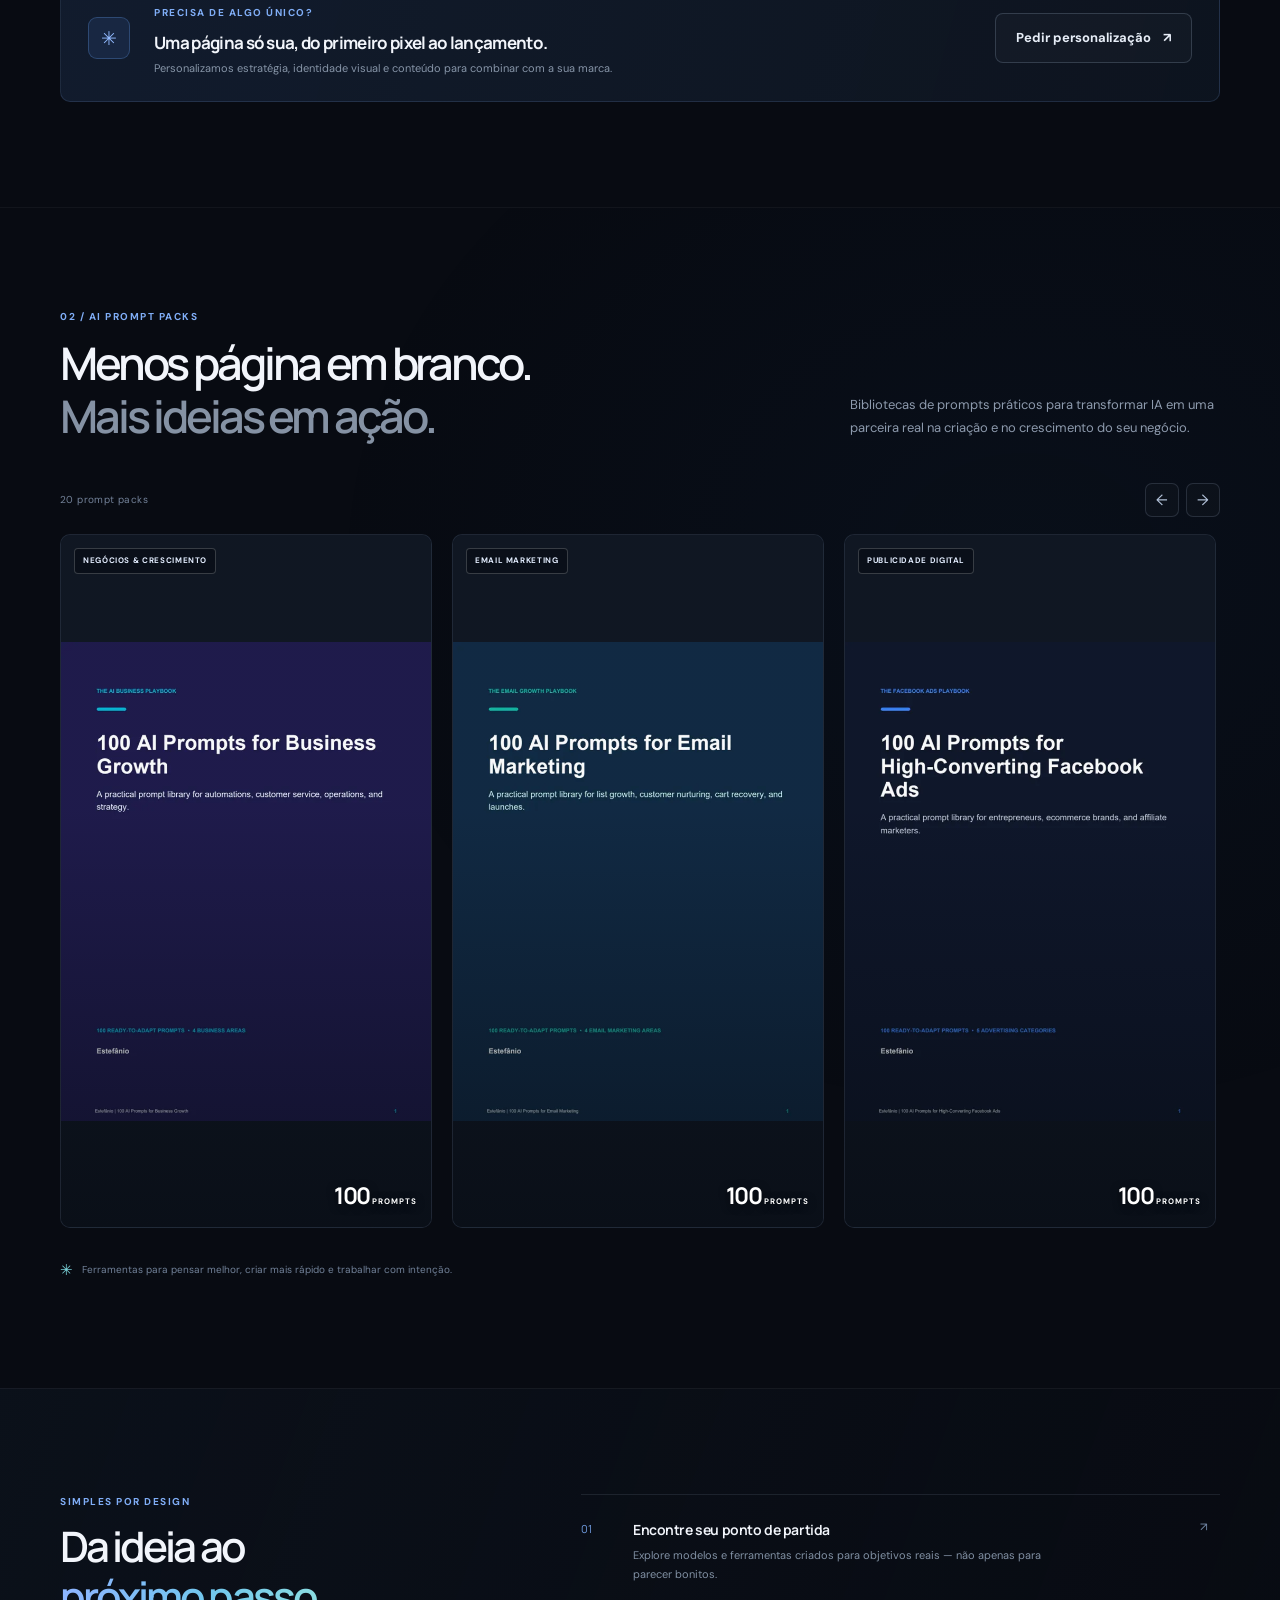
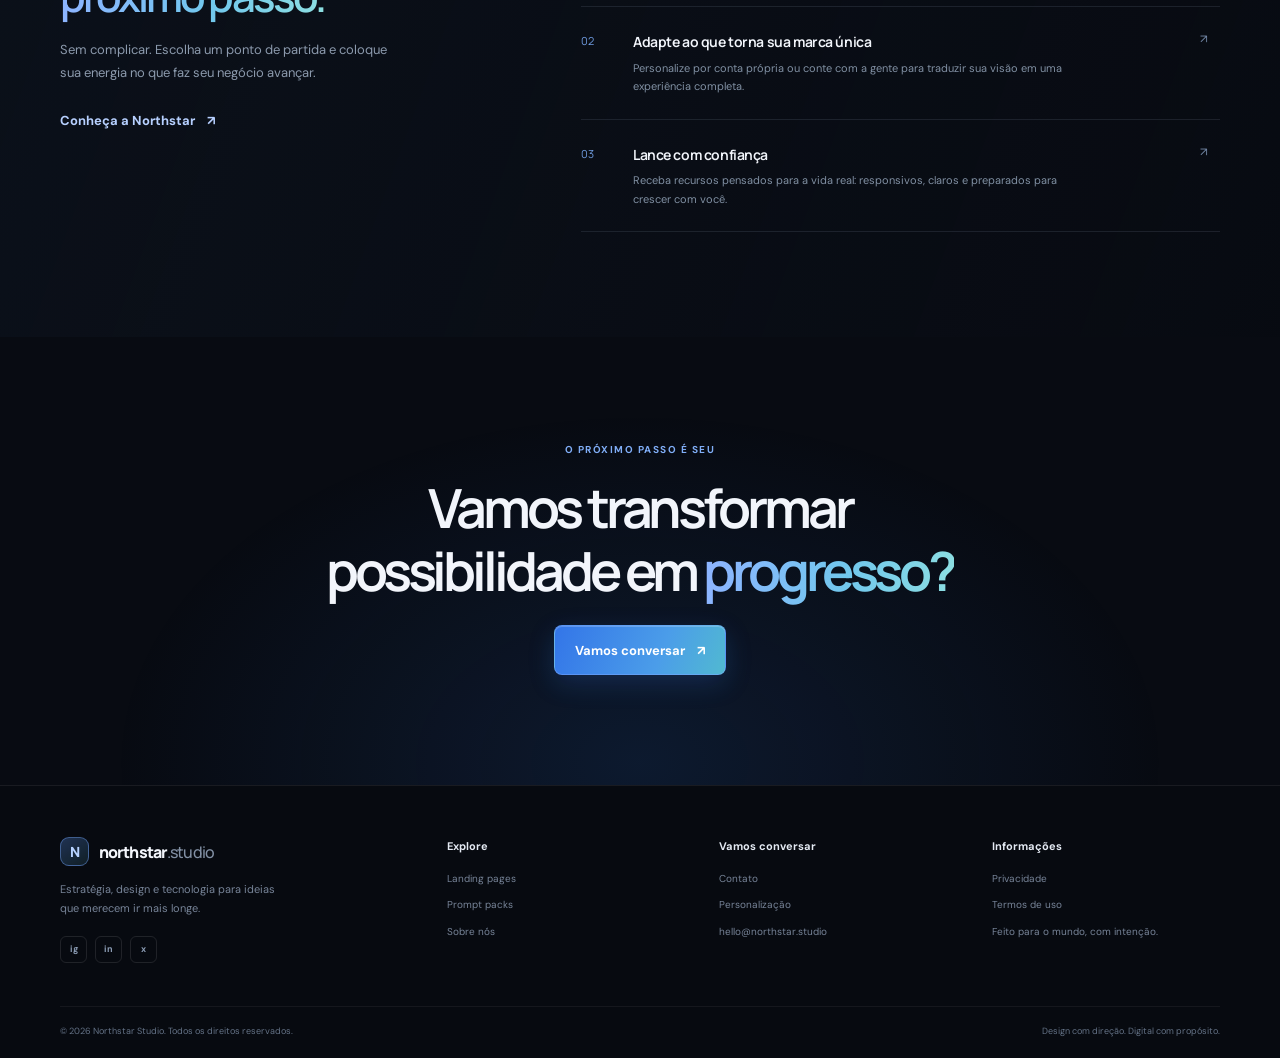
==== commit 19c8e078: "Add five niche landing page demos Co-authored-by: Copilot <223556219+Copilot@users.noreply.github.co" ====
--- a/index.html
+++ b/index.html
@@ -54,8 +54,8 @@
 
     <section class="section section-products" id="landing-pages">
       <div class="container">
-        <div class="section-heading reveal"><div><div class="eyebrow">01 / LANDING PAGES</div><h2>Boas ideias merecem<br><span class="muted-heading">uma grande estreia.</span></h2></div><p>Estruturas estratégicas e design de alto impacto, prontas para ganhar a sua marca e entrar no ar.</p></div>
-        <div class="carousel-toolbar"><span class="result-count" data-count="landing">03 experiências</span><div class="carousel-controls"><button class="carousel-arrow" type="button" data-carousel-prev="landing-track" aria-label="Produtos anteriores">←</button><button class="carousel-arrow" type="button" data-carousel-next="landing-track" aria-label="Próximos produtos">→</button></div></div>
+        <div class="section-heading reveal"><div><div class="eyebrow">01 / LANDING PAGES</div><h2>Uma boa primeira impressão<br><span class="muted-heading">começa com o modelo certo.</span></h2></div><p>Explore demos completas para negócios de IA, software, marketing, imobiliário e saúde — prontas para personalizar para a sua marca.</p></div>
+        <div class="carousel-toolbar"><span class="result-count" data-count="landing">05 demos</span><div class="carousel-controls"><button class="carousel-arrow" type="button" data-carousel-prev="landing-track" aria-label="Demos anteriores">←</button><button class="carousel-arrow" type="button" data-carousel-next="landing-track" aria-label="Próximas demos">→</button></div></div>
         <div class="product-track" id="landing-track" data-track="landing" aria-live="polite"></div><p class="empty-state" data-empty="landing" hidden>Nenhuma landing page encontrada. Tente outra busca.</p>
         <div class="custom-banner reveal"><div class="custom-banner-icon">✳</div><div><span class="eyebrow">PRECISA DE ALGO ÚNICO?</span><h3>Uma página só sua, do primeiro pixel ao lançamento.</h3><p>Personalizamos estratégia, identidade visual e conteúdo para combinar com a sua marca.</p></div><a class="button button-outline" href="contact.html">Pedir personalização <span aria-hidden="true">↗</span></a></div>
       </div>
--- a/css/style.css
+++ b/css/style.css
@@ -184,14 +184,17 @@
   .reveal { opacity: 1; transform: none; }
 }
 
-.product-card-body { display: flex; min-height: 205px; flex-direction: column; }
+.product-card-body { display: flex; min-height: 213px; flex-direction: column; }
 .product-card-top { display: block; }
-.product-card h3 { min-height: 42px; }
+.product-card h3 { min-height: 43px; }
 .product-card-price { margin: auto 0 12px; color: #b7d2ff; font-size: 11px; font-weight: 700; }
 .product-card-footer { align-items: flex-start; gap: 10px; }
 .product-card-actions { display: flex; flex-wrap: wrap; justify-content: flex-end; gap: 12px; }
 .product-card-actions a { display: inline-flex; align-items: center; gap: 5px; color: #afcbff; font-size: 10px; font-weight: 700; white-space: nowrap; }
 .product-card-actions a:hover { color: white; }
+.product-card:not(.prompt-card) .product-card-footer { align-items: center; min-height: 37px; }
+.product-card:not(.prompt-card) .product-rating-label { color: #8c9aad; font-size: 8px; font-weight: 700; letter-spacing: .1em; }
+.product-card:not(.prompt-card) .product-card-actions { gap: 9px; }
 .prompt-card .product-art img { object-fit: contain; background: #101723; }
 .prompt-cover img { object-fit: contain; background: #101723; }
 .button.is-unavailable { cursor: not-allowed; filter: grayscale(.55); opacity: .63; pointer-events: none; }
@@ -202,5 +205,6 @@
   .product-card-body { min-height: 195px; }
   .product-card-footer { align-items: center; }
   .product-card-actions { gap: 8px; }
+  .product-card:not(.prompt-card) .product-card-actions { gap: 7px; }
   .detail-copy .hero-actions { align-items: flex-start; gap: 9px; }
 }
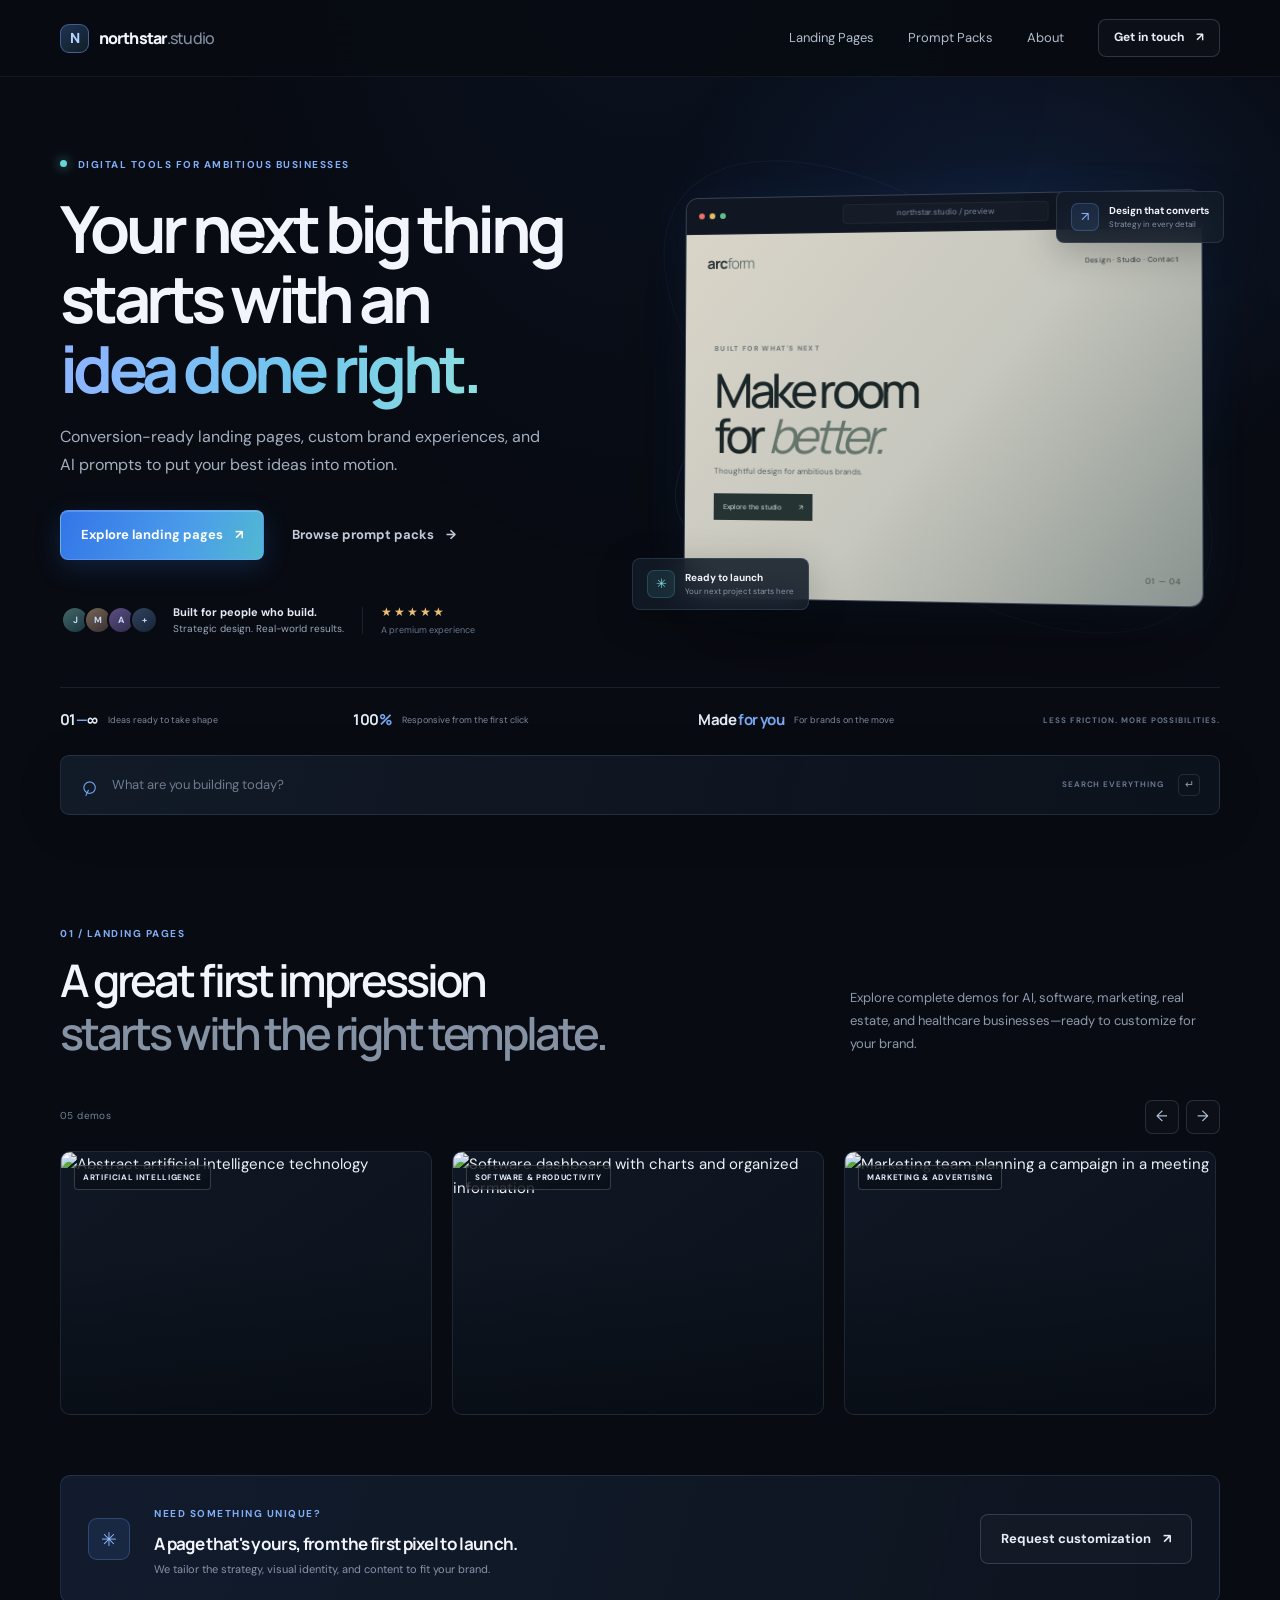
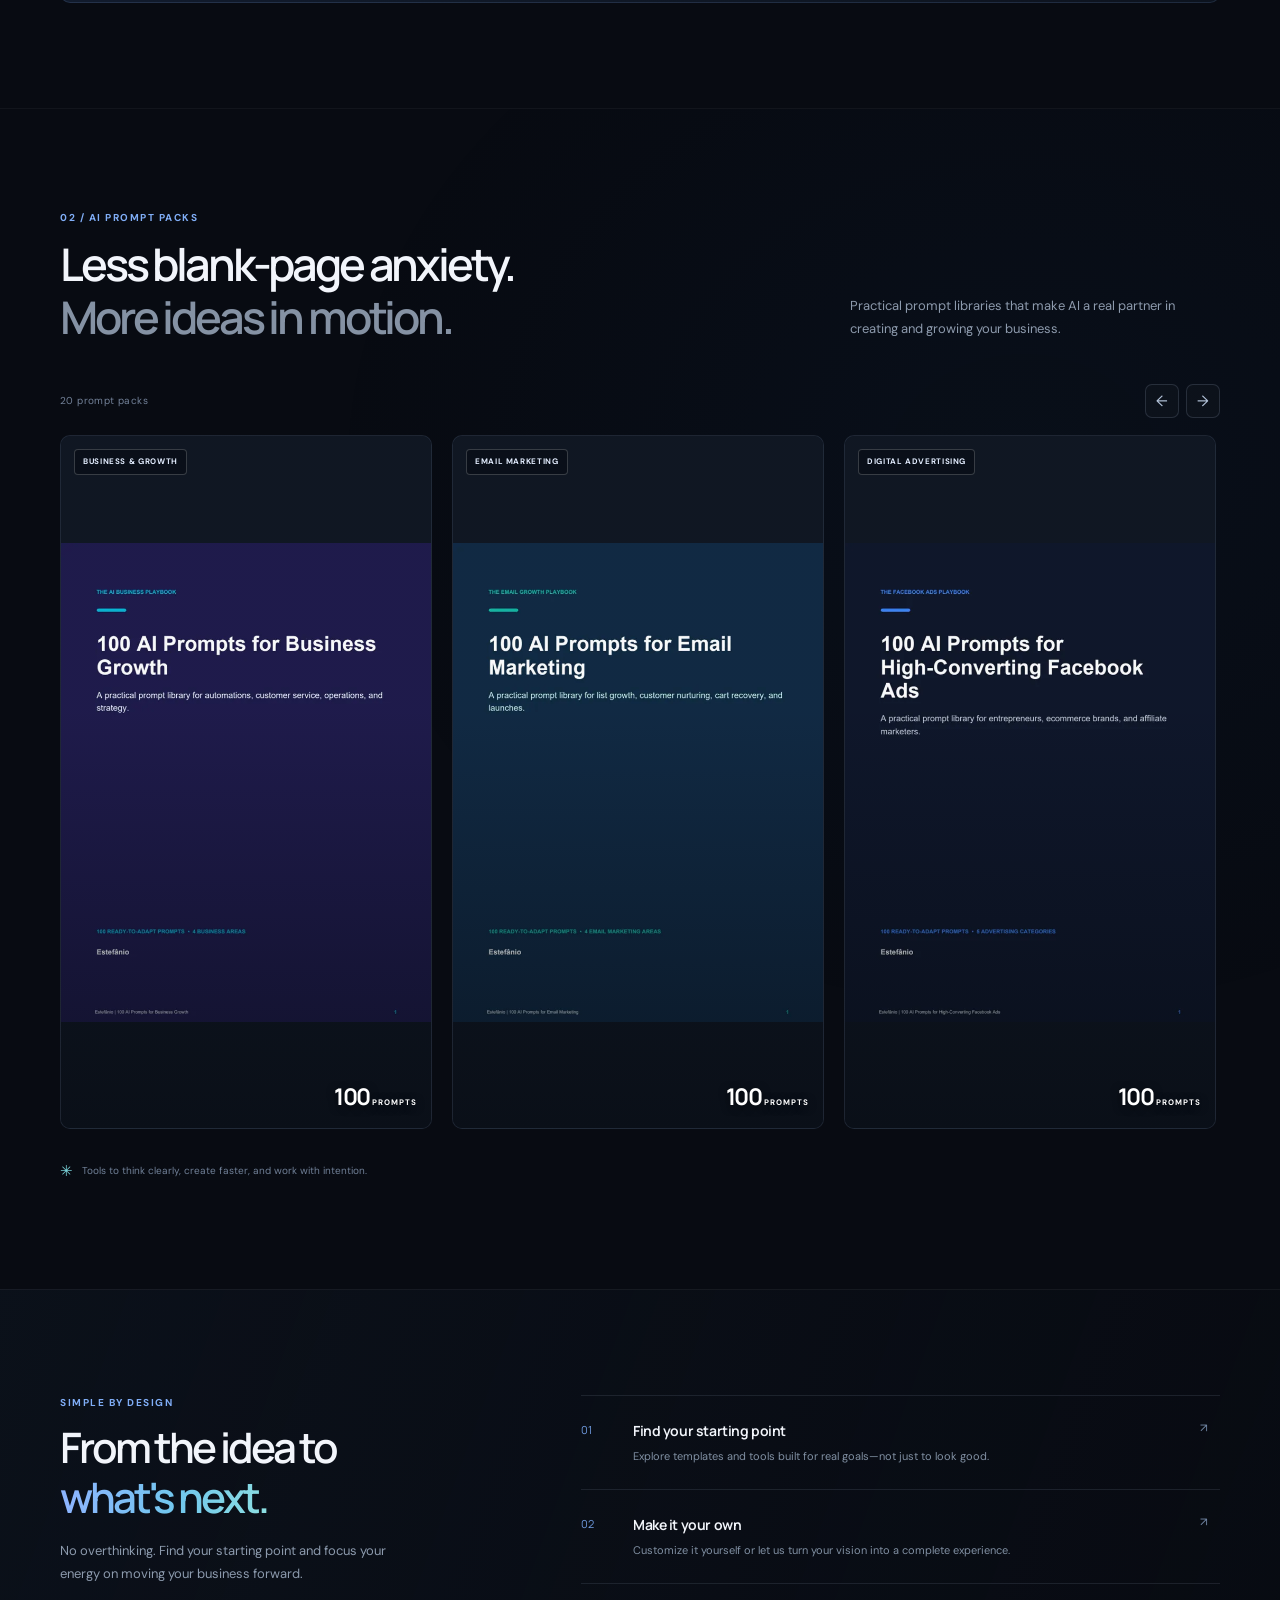
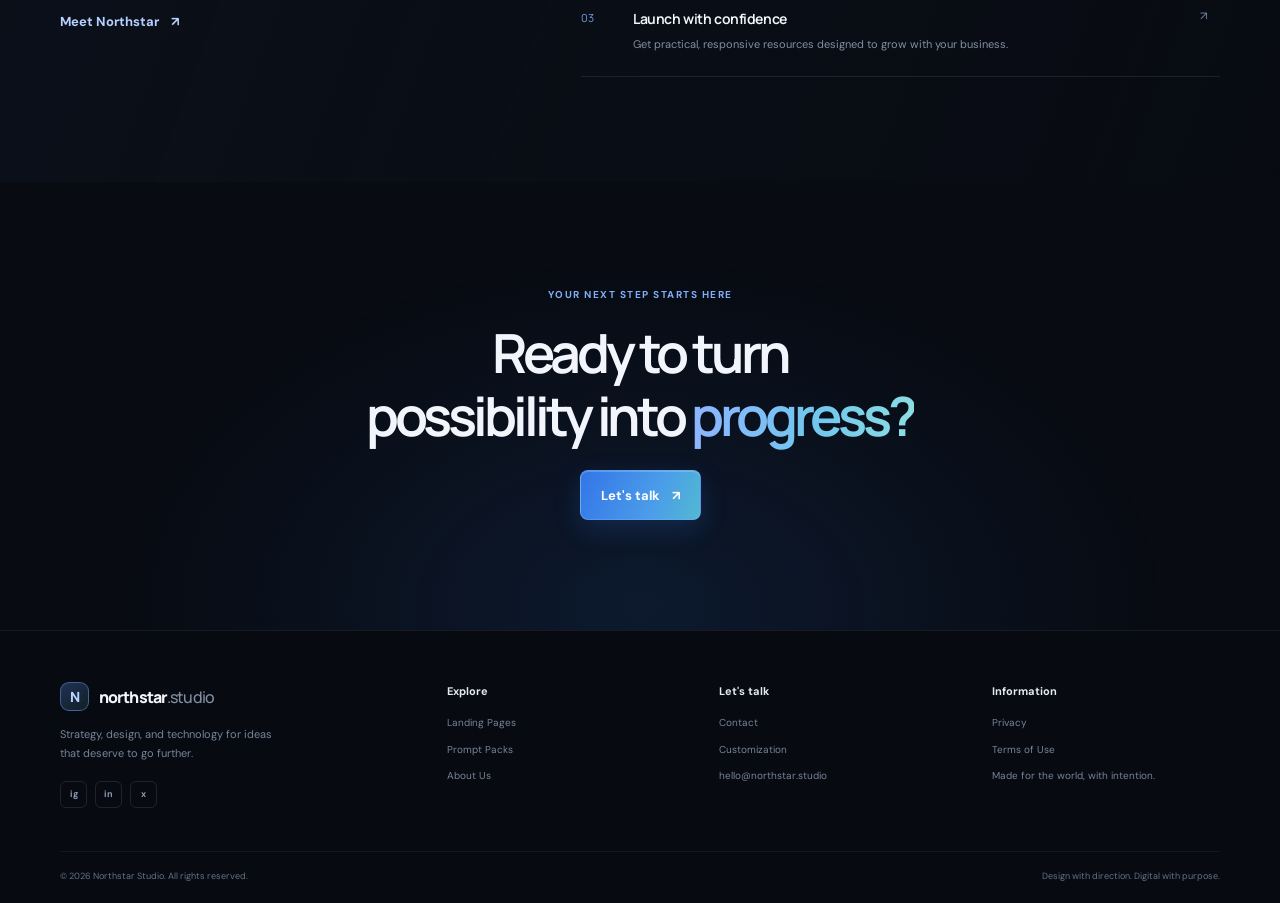
==== commit 9e76f577: "Translate storefront and landing demos to English Co-authored-by: Copilot <223556219+Copilot@users.n" ====
--- a/index.html
+++ b/index.html
@@ -1,11 +1,11 @@
 <!doctype html>
-<html lang="pt-BR">
+<html lang="en-US">
 <head>
   <meta charset="utf-8">
   <meta name="viewport" content="width=device-width, initial-scale=1">
-  <meta name="description" content="Landing pages premium, personalização profissional e packs de prompts de IA para acelerar o crescimento do seu negócio.">
+  <meta name="description" content="Premium landing page templates, custom design, and AI prompt packs to help your business grow.">
   <meta name="theme-color" content="#080b12">
-  <title>Northstar Studio — ativos digitais para crescer</title>
+  <title>Northstar Studio — Digital tools for what's next</title>
   <link rel="preconnect" href="https://fonts.googleapis.com">
   <link rel="preconnect" href="https://fonts.gstatic.com" crossorigin>
   <link href="https://fonts.googleapis.com/css2?family=DM+Sans:wght@400;500;600;700&family=Manrope:wght@400;500;600;700;800&display=swap" rel="stylesheet">
@@ -15,11 +15,11 @@
 <body>
   <header class="site-header">
     <div class="container nav-wrap">
-      <a class="brand" href="index.html" aria-label="Northstar Studio — página inicial"><span class="brand-mark">N</span><span>northstar<span class="brand-muted">.studio</span></span></a>
-      <button class="menu-toggle" type="button" aria-expanded="false" aria-controls="primary-nav" aria-label="Abrir menu"><span></span><span></span></button>
-      <nav class="primary-nav" id="primary-nav" aria-label="Navegação principal">
-        <a href="#landing-pages">Landing pages</a><a href="#prompt-packs">Prompt packs</a><a href="about.html">Sobre</a>
-        <a class="button button-small button-outline nav-cta" href="contact.html">Fale com a gente <span aria-hidden="true">↗</span></a>
+      <a class="brand" href="index.html" aria-label="Northstar Studio — home"><span class="brand-mark">N</span><span>northstar<span class="brand-muted">.studio</span></span></a>
+      <button class="menu-toggle" type="button" aria-expanded="false" aria-controls="primary-nav" aria-label="Open menu"><span></span><span></span></button>
+      <nav class="primary-nav" id="primary-nav" aria-label="Main navigation">
+        <a href="#landing-pages">Landing Pages</a><a href="#prompt-packs">Prompt Packs</a><a href="about.html">About</a>
+        <a class="button button-small button-outline nav-cta" href="contact.html">Get in touch <span aria-hidden="true">↗</span></a>
       </nav>
     </div>
   </header>
@@ -29,56 +29,56 @@
       <div class="hero-glow" aria-hidden="true"></div>
       <div class="container hero-grid">
         <div class="hero-copy reveal">
-          <div class="eyebrow"><span class="eyebrow-dot"></span> ATIVOS DIGITAIS PARA NEGÓCIOS AMBICIOSOS</div>
-          <h1>Seu próximo nível<br>começa com uma<br><span class="gradient-text">ideia bem executada.</span></h1>
-          <p class="hero-lead">Landing pages prontas para converter, experiências personalizadas para sua marca e prompts de IA que colocam suas melhores ideias em movimento.</p>
-          <div class="hero-actions"><a class="button button-primary" href="#landing-pages">Explorar landing pages <span aria-hidden="true">↗</span></a><a class="button button-quiet" href="#prompt-packs">Descobrir prompt packs <span aria-hidden="true">→</span></a></div>
-          <div class="trust-row"><div class="avatar-stack" aria-hidden="true"><span>J</span><span>M</span><span>A</span><span>+</span></div><p><strong>Feito para quem constrói.</strong><br>Design estratégico. Resultados reais.</p><div class="trust-divider"></div><div class="rating"><span class="stars">★★★★★</span><small>Experiência premium</small></div></div>
+          <div class="eyebrow"><span class="eyebrow-dot"></span> DIGITAL TOOLS FOR AMBITIOUS BUSINESSES</div>
+          <h1>Your next big thing<br>starts with an<br><span class="gradient-text">idea done right.</span></h1>
+          <p class="hero-lead">Conversion-ready landing pages, custom brand experiences, and AI prompts to put your best ideas into motion.</p>
+          <div class="hero-actions"><a class="button button-primary" href="#landing-pages">Explore landing pages <span aria-hidden="true">↗</span></a><a class="button button-quiet" href="#prompt-packs">Browse prompt packs <span aria-hidden="true">→</span></a></div>
+          <div class="trust-row"><div class="avatar-stack" aria-hidden="true"><span>J</span><span>M</span><span>A</span><span>+</span></div><p><strong>Built for people who build.</strong><br>Strategic design. Real-world results.</p><div class="trust-divider"></div><div class="rating"><span class="stars">★★★★★</span><small>A premium experience</small></div></div>
         </div>
-        <div class="hero-visual reveal" aria-label="Prévia de uma landing page premium">
-          <div class="floating-note note-top"><span class="note-icon">↗</span><span><strong>Design que converte</strong><small>Estratégia em cada detalhe</small></span></div>
+        <div class="hero-visual reveal" aria-label="Preview of a premium landing page">
+          <div class="floating-note note-top"><span class="note-icon">↗</span><span><strong>Design that converts</strong><small>Strategy in every detail</small></span></div>
           <div class="browser-card">
             <div class="browser-top"><div class="browser-dots"><i></i><i></i><i></i></div><div class="browser-address">northstar.studio / preview</div><span class="browser-menu">•••</span></div>
-            <div class="preview-content"><div class="preview-nav"><b>arc<span>form</span></b><span>Design · Studio · Contact</span></div><div class="preview-copy"><span class="preview-kicker">BUILT FOR WHAT'S NEXT</span><h2>Make room<br>for <em>better.</em></h2><p>Thoughtful design for ambitious brands.</p><a href="#landing-pages">Explore the studio <span>↗</span></a></div><div class="preview-image" role="img" aria-label="Arquitetura contemporânea com linhas minimalistas"></div><span class="preview-index">01 — 04</span></div>
+            <div class="preview-content"><div class="preview-nav"><b>arc<span>form</span></b><span>Design · Studio · Contact</span></div><div class="preview-copy"><span class="preview-kicker">BUILT FOR WHAT'S NEXT</span><h2>Make room<br>for <em>better.</em></h2><p>Thoughtful design for ambitious brands.</p><a href="#landing-pages">Explore the studio <span>↗</span></a></div><div class="preview-image" role="img" aria-label="Contemporary architecture with minimalist lines"></div><span class="preview-index">01 — 04</span></div>
           </div>
-          <div class="floating-note note-bottom"><span class="sparkle">✳</span><span><strong>Pronto para lançar</strong><small>Seu próximo projeto começa aqui</small></span></div>
+          <div class="floating-note note-bottom"><span class="sparkle">✳</span><span><strong>Ready to launch</strong><small>Your next project starts here</small></span></div>
           <div class="hero-orbit orbit-one" aria-hidden="true"></div><div class="hero-orbit orbit-two" aria-hidden="true"></div>
         </div>
       </div>
-      <div class="container hero-stats reveal"><div><strong>01<span>—</span>∞</strong><small>Ideias para tirar do papel</small></div><div><strong>100<span>%</span></strong><small>Responsivo desde o primeiro clique</small></div><div><strong>Made<span> for you</span></strong><small>Feito para marcas em movimento</small></div><div class="stat-caption">MENOS ATRITO. MAIS POSSIBILIDADES.</div></div>
+      <div class="container hero-stats reveal"><div><strong>01<span>—</span>∞</strong><small>Ideas ready to take shape</small></div><div><strong>100<span>%</span></strong><small>Responsive from the first click</small></div><div><strong>Made<span> for you</span></strong><small>For brands on the move</small></div><div class="stat-caption">LESS FRICTION. MORE POSSIBILITIES.</div></div>
     </section>
 
-    <section class="search-section" aria-label="Buscar produtos">
-      <div class="container search-bar"><span class="search-icon" aria-hidden="true">⌕</span><label class="sr-only" for="global-search">Buscar landing pages e prompts</label><input id="global-search" type="search" placeholder="O que você quer criar hoje?" autocomplete="off"><span class="search-hint">BUSCA GLOBAL</span><span class="search-shortcut" aria-hidden="true">↵</span></div>
+    <section class="search-section" aria-label="Search products">
+      <div class="container search-bar"><span class="search-icon" aria-hidden="true">⌕</span><label class="sr-only" for="global-search">Search landing pages and prompts</label><input id="global-search" type="search" placeholder="What are you building today?" autocomplete="off"><span class="search-hint">SEARCH EVERYTHING</span><span class="search-shortcut" aria-hidden="true">↵</span></div>
     </section>
 
     <section class="section section-products" id="landing-pages">
       <div class="container">
-        <div class="section-heading reveal"><div><div class="eyebrow">01 / LANDING PAGES</div><h2>Uma boa primeira impressão<br><span class="muted-heading">começa com o modelo certo.</span></h2></div><p>Explore demos completas para negócios de IA, software, marketing, imobiliário e saúde — prontas para personalizar para a sua marca.</p></div>
-        <div class="carousel-toolbar"><span class="result-count" data-count="landing">05 demos</span><div class="carousel-controls"><button class="carousel-arrow" type="button" data-carousel-prev="landing-track" aria-label="Demos anteriores">←</button><button class="carousel-arrow" type="button" data-carousel-next="landing-track" aria-label="Próximas demos">→</button></div></div>
-        <div class="product-track" id="landing-track" data-track="landing" aria-live="polite"></div><p class="empty-state" data-empty="landing" hidden>Nenhuma landing page encontrada. Tente outra busca.</p>
-        <div class="custom-banner reveal"><div class="custom-banner-icon">✳</div><div><span class="eyebrow">PRECISA DE ALGO ÚNICO?</span><h3>Uma página só sua, do primeiro pixel ao lançamento.</h3><p>Personalizamos estratégia, identidade visual e conteúdo para combinar com a sua marca.</p></div><a class="button button-outline" href="contact.html">Pedir personalização <span aria-hidden="true">↗</span></a></div>
+        <div class="section-heading reveal"><div><div class="eyebrow">01 / LANDING PAGES</div><h2>A great first impression<br><span class="muted-heading">starts with the right template.</span></h2></div><p>Explore complete demos for AI, software, marketing, real estate, and healthcare businesses—ready to customize for your brand.</p></div>
+        <div class="carousel-toolbar"><span class="result-count" data-count="landing">05 demos</span><div class="carousel-controls"><button class="carousel-arrow" type="button" data-carousel-prev="landing-track" aria-label="Previous demos">←</button><button class="carousel-arrow" type="button" data-carousel-next="landing-track" aria-label="Next demos">→</button></div></div>
+        <div class="product-track" id="landing-track" data-track="landing" aria-live="polite"></div><p class="empty-state" data-empty="landing" hidden>No landing pages found. Try another search.</p>
+        <div class="custom-banner reveal"><div class="custom-banner-icon">✳</div><div><span class="eyebrow">NEED SOMETHING UNIQUE?</span><h3>A page that's yours, from the first pixel to launch.</h3><p>We tailor the strategy, visual identity, and content to fit your brand.</p></div><a class="button button-outline" href="contact.html">Request customization <span aria-hidden="true">↗</span></a></div>
       </div>
     </section>
 
     <section class="section prompt-section" id="prompt-packs">
       <div class="container">
-        <div class="section-heading reveal"><div><div class="eyebrow">02 / AI PROMPT PACKS</div><h2>Menos página em branco.<br><span class="muted-heading">Mais ideias em ação.</span></h2></div><p>Bibliotecas de prompts práticos para transformar IA em uma parceira real na criação e no crescimento do seu negócio.</p></div>
-        <div class="carousel-toolbar"><span class="result-count" data-count="prompts">20 prompt packs</span><div class="carousel-controls"><button class="carousel-arrow" type="button" data-carousel-prev="prompt-track" aria-label="Coleções anteriores">←</button><button class="carousel-arrow" type="button" data-carousel-next="prompt-track" aria-label="Próximas coleções">→</button></div></div>
-        <div class="product-track" id="prompt-track" data-track="prompts" aria-live="polite"></div><p class="empty-state" data-empty="prompts" hidden>Nenhum prompt pack encontrado. Experimente outros termos.</p>
-        <div class="section-footnote"><span class="tiny-spark">✳</span> Ferramentas para pensar melhor, criar mais rápido e trabalhar com intenção.</div>
+        <div class="section-heading reveal"><div><div class="eyebrow">02 / AI PROMPT PACKS</div><h2>Less blank-page anxiety.<br><span class="muted-heading">More ideas in motion.</span></h2></div><p>Practical prompt libraries that make AI a real partner in creating and growing your business.</p></div>
+        <div class="carousel-toolbar"><span class="result-count" data-count="prompts">20 prompt packs</span><div class="carousel-controls"><button class="carousel-arrow" type="button" data-carousel-prev="prompt-track" aria-label="Previous collections">←</button><button class="carousel-arrow" type="button" data-carousel-next="prompt-track" aria-label="Next collections">→</button></div></div>
+        <div class="product-track" id="prompt-track" data-track="prompts" aria-live="polite"></div><p class="empty-state" data-empty="prompts" hidden>No prompt packs found. Try a different search.</p>
+        <div class="section-footnote"><span class="tiny-spark">✳</span> Tools to think clearly, create faster, and work with intention.</div>
       </div>
     </section>
 
     <section class="section process-section">
       <div class="container process-grid">
-        <div class="process-intro reveal"><div class="eyebrow">SIMPLES POR DESIGN</div><h2>Da ideia ao<br><span class="gradient-text">próximo passo.</span></h2><p>Sem complicar. Escolha um ponto de partida e coloque sua energia no que faz seu negócio avançar.</p><a class="text-link" href="about.html">Conheça a Northstar <span>↗</span></a></div>
-        <div class="steps-list"><article class="step reveal"><span class="step-number">01</span><div><h3>Encontre seu ponto de partida</h3><p>Explore modelos e ferramentas criados para objetivos reais — não apenas para parecer bonitos.</p></div><span class="step-arrow">↗</span></article><article class="step reveal"><span class="step-number">02</span><div><h3>Adapte ao que torna sua marca única</h3><p>Personalize por conta própria ou conte com a gente para traduzir sua visão em uma experiência completa.</p></div><span class="step-arrow">↗</span></article><article class="step reveal"><span class="step-number">03</span><div><h3>Lance com confiança</h3><p>Receba recursos pensados para a vida real: responsivos, claros e preparados para crescer com você.</p></div><span class="step-arrow">↗</span></article></div>
+        <div class="process-intro reveal"><div class="eyebrow">SIMPLE BY DESIGN</div><h2>From the idea to<br><span class="gradient-text">what's next.</span></h2><p>No overthinking. Find your starting point and focus your energy on moving your business forward.</p><a class="text-link" href="about.html">Meet Northstar <span>↗</span></a></div>
+        <div class="steps-list"><article class="step reveal"><span class="step-number">01</span><div><h3>Find your starting point</h3><p>Explore templates and tools built for real goals—not just to look good.</p></div><span class="step-arrow">↗</span></article><article class="step reveal"><span class="step-number">02</span><div><h3>Make it your own</h3><p>Customize it yourself or let us turn your vision into a complete experience.</p></div><span class="step-arrow">↗</span></article><article class="step reveal"><span class="step-number">03</span><div><h3>Launch with confidence</h3><p>Get practical, responsive resources designed to grow with your business.</p></div><span class="step-arrow">↗</span></article></div>
       </div>
     </section>
-    <section class="closing-cta"><div class="container closing-inner reveal"><span class="eyebrow">O PRÓXIMO PASSO É SEU</span><h2>Vamos transformar<br>possibilidade em <span class="gradient-text">progresso?</span></h2><a class="button button-primary" href="contact.html">Vamos conversar <span>↗</span></a></div></section>
+    <section class="closing-cta"><div class="container closing-inner reveal"><span class="eyebrow">YOUR NEXT STEP STARTS HERE</span><h2>Ready to turn<br>possibility into <span class="gradient-text">progress?</span></h2><a class="button button-primary" href="contact.html">Let's talk <span>↗</span></a></div></section>
   </main>
 
-  <footer class="site-footer"><div class="container footer-main"><div class="footer-brand"><a class="brand" href="index.html"><span class="brand-mark">N</span><span>northstar<span class="brand-muted">.studio</span></span></a><p>Estratégia, design e tecnologia para ideias que merecem ir mais longe.</p><div class="social-links"><a href="#" aria-label="Instagram">ig</a><a href="#" aria-label="LinkedIn">in</a><a href="#" aria-label="X">x</a></div></div><div class="footer-column"><strong>Explore</strong><a href="#landing-pages">Landing pages</a><a href="#prompt-packs">Prompt packs</a><a href="about.html">Sobre nós</a></div><div class="footer-column"><strong>Vamos conversar</strong><a href="contact.html">Contato</a><a href="contact.html#personalizacao">Personalização</a><a href="mailto:hello@northstar.studio">hello@northstar.studio</a></div><div class="footer-column"><strong>Informações</strong><a href="contact.html#privacidade">Privacidade</a><a href="contact.html#termos">Termos de uso</a><span>Feito para o mundo, com intenção.</span></div></div><div class="container footer-bottom"><span>© <span data-year></span> Northstar Studio. Todos os direitos reservados.</span><span>Design com direção. Digital com propósito.</span></div></footer>
+  <footer class="site-footer"><div class="container footer-main"><div class="footer-brand"><a class="brand" href="index.html"><span class="brand-mark">N</span><span>northstar<span class="brand-muted">.studio</span></span></a><p>Strategy, design, and technology for ideas that deserve to go further.</p><div class="social-links"><a href="#" aria-label="Instagram">ig</a><a href="#" aria-label="LinkedIn">in</a><a href="#" aria-label="X">x</a></div></div><div class="footer-column"><strong>Explore</strong><a href="#landing-pages">Landing Pages</a><a href="#prompt-packs">Prompt Packs</a><a href="about.html">About Us</a></div><div class="footer-column"><strong>Let's talk</strong><a href="contact.html">Contact</a><a href="contact.html#customization">Customization</a><a href="mailto:hello@northstar.studio">hello@northstar.studio</a></div><div class="footer-column"><strong>Information</strong><a href="contact.html#privacy">Privacy</a><a href="contact.html#terms">Terms of Use</a><span>Made for the world, with intention.</span></div></div><div class="container footer-bottom"><span>© <span data-year></span> Northstar Studio. All rights reserved.</span><span>Design with direction. Digital with purpose.</span></div></footer>
 </body>
 </html>
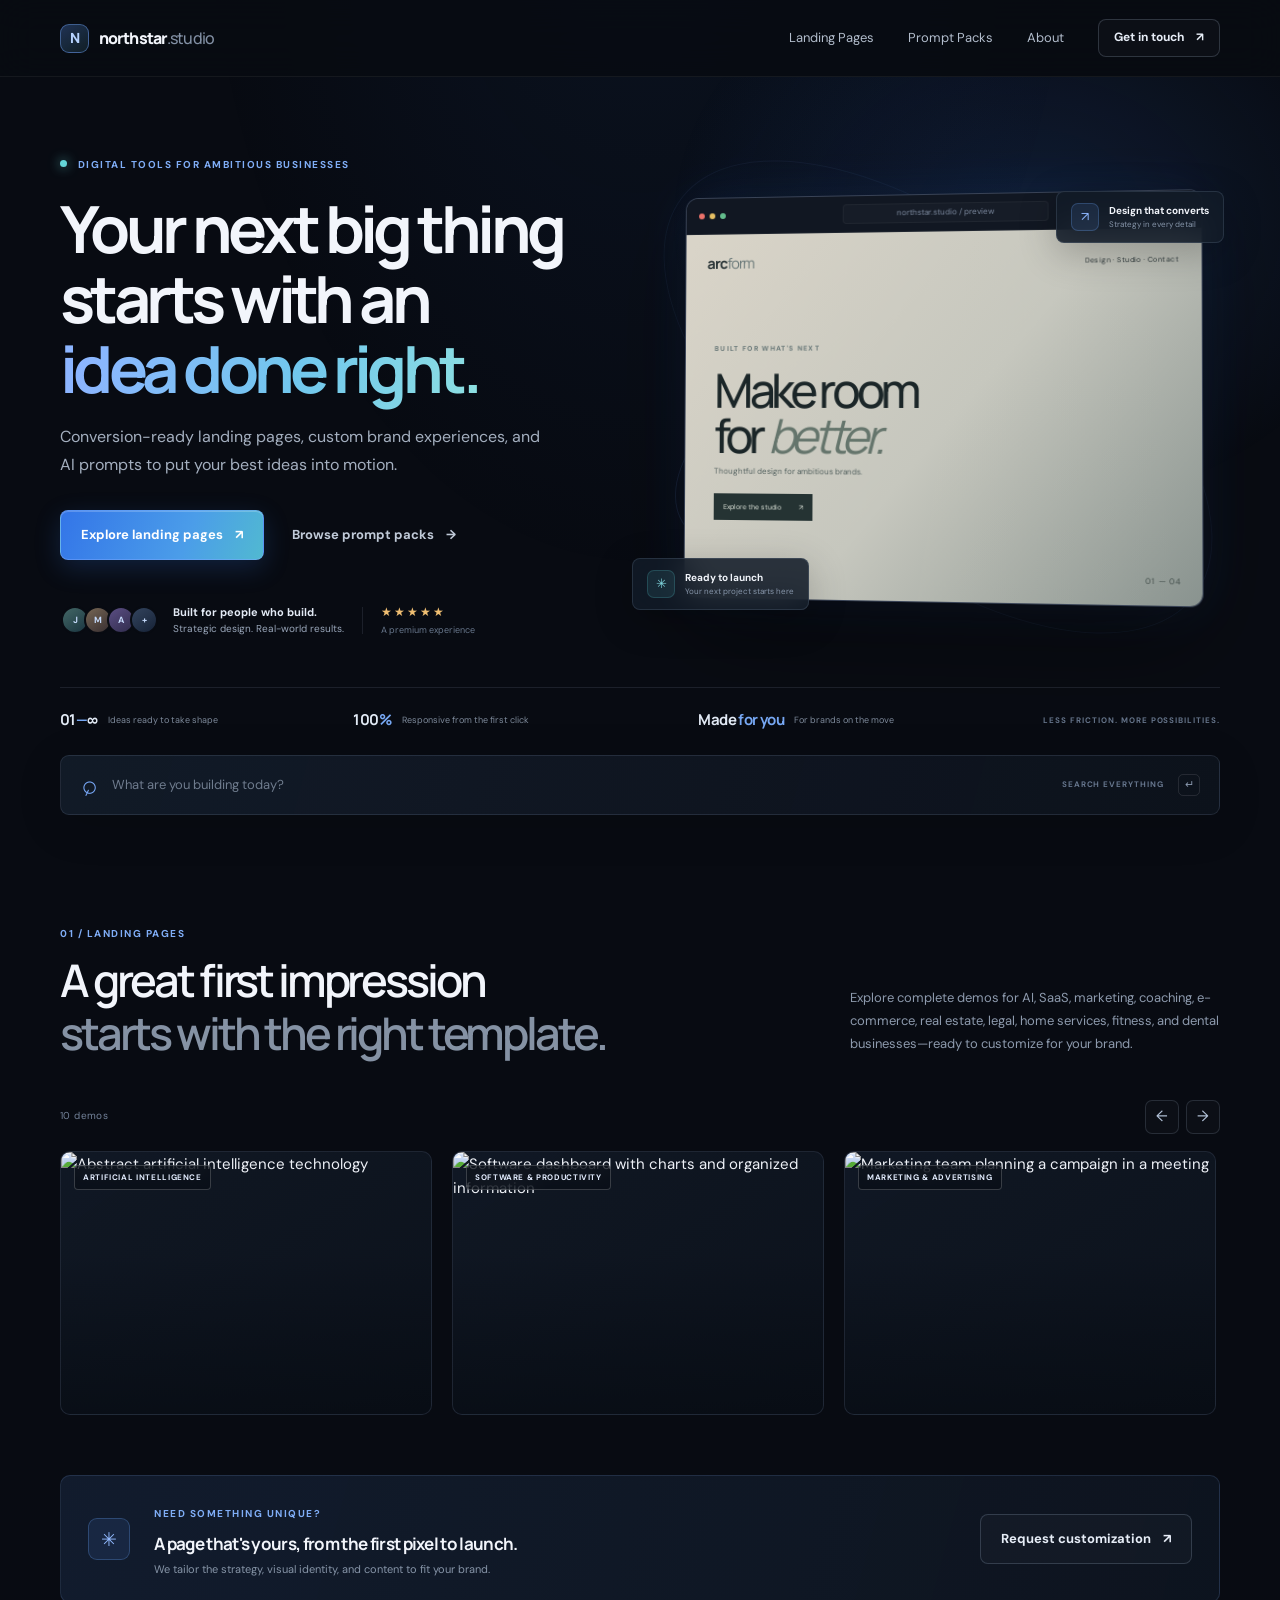
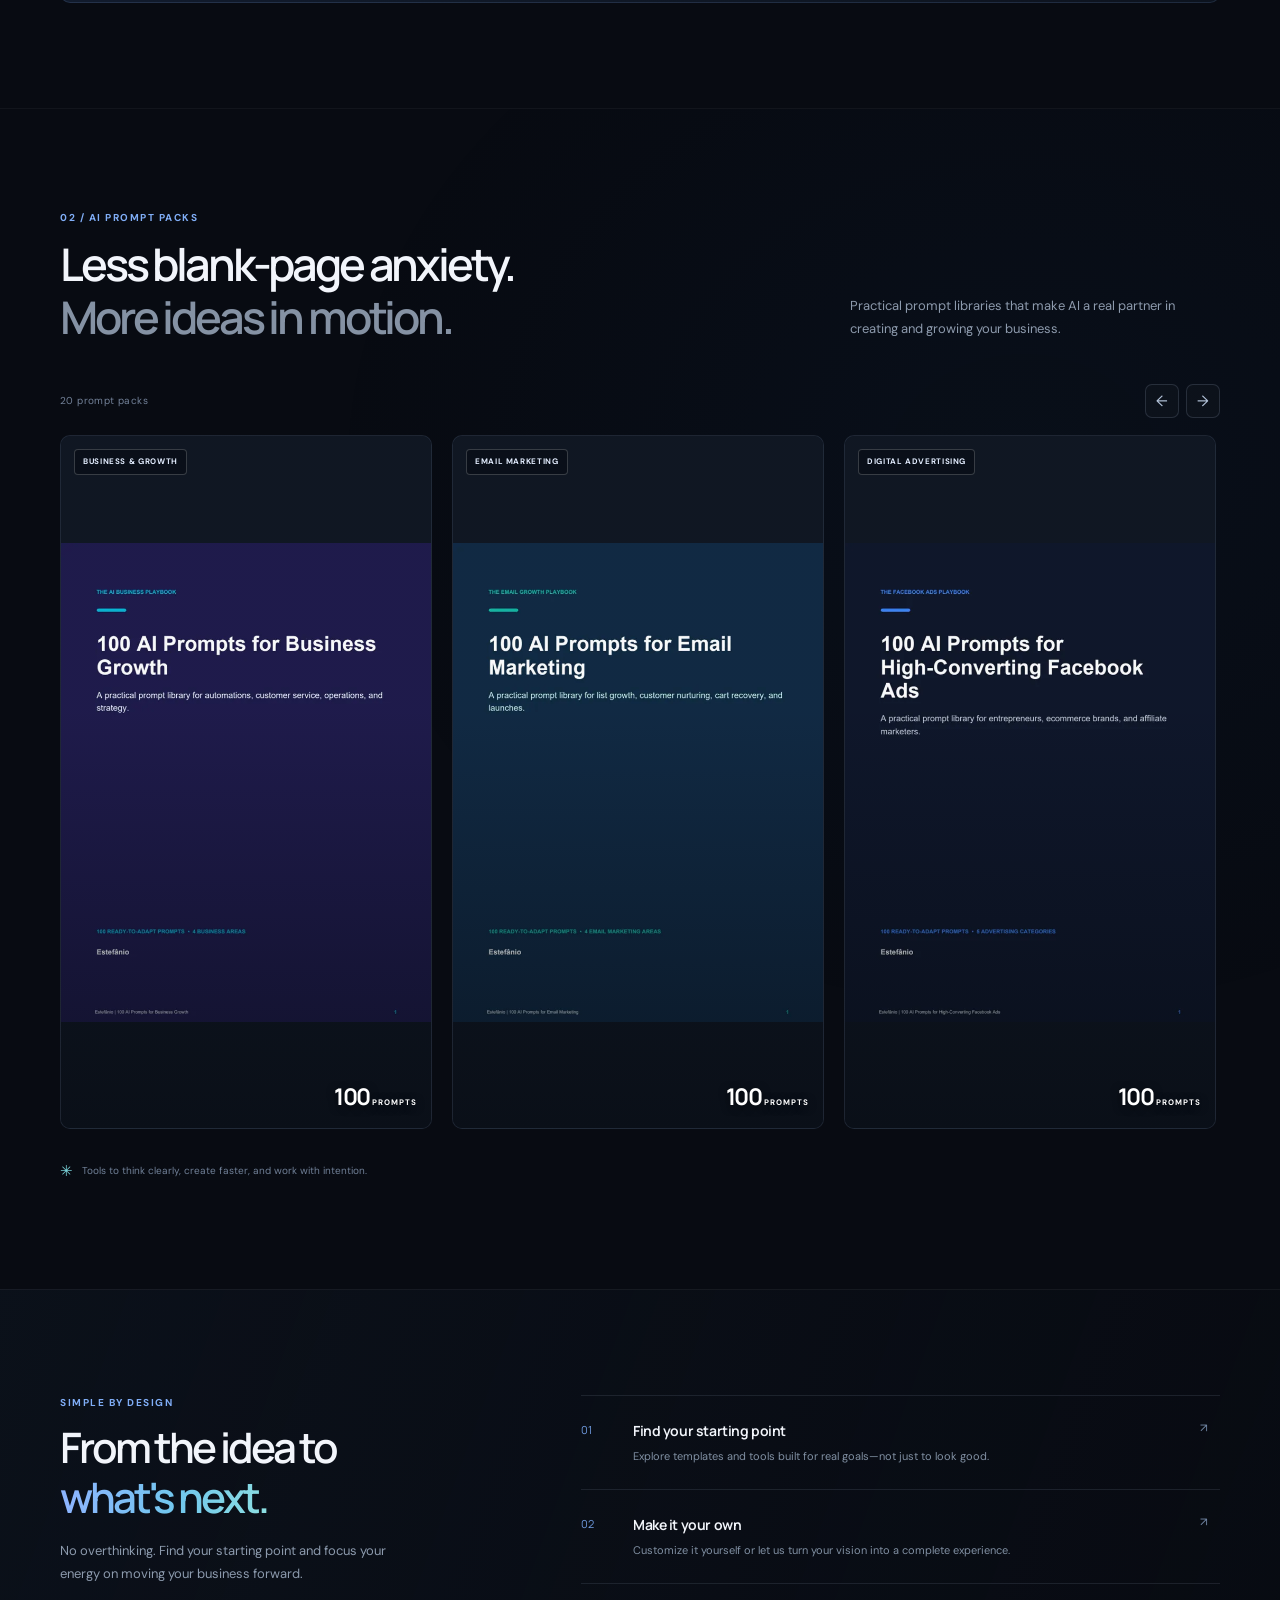
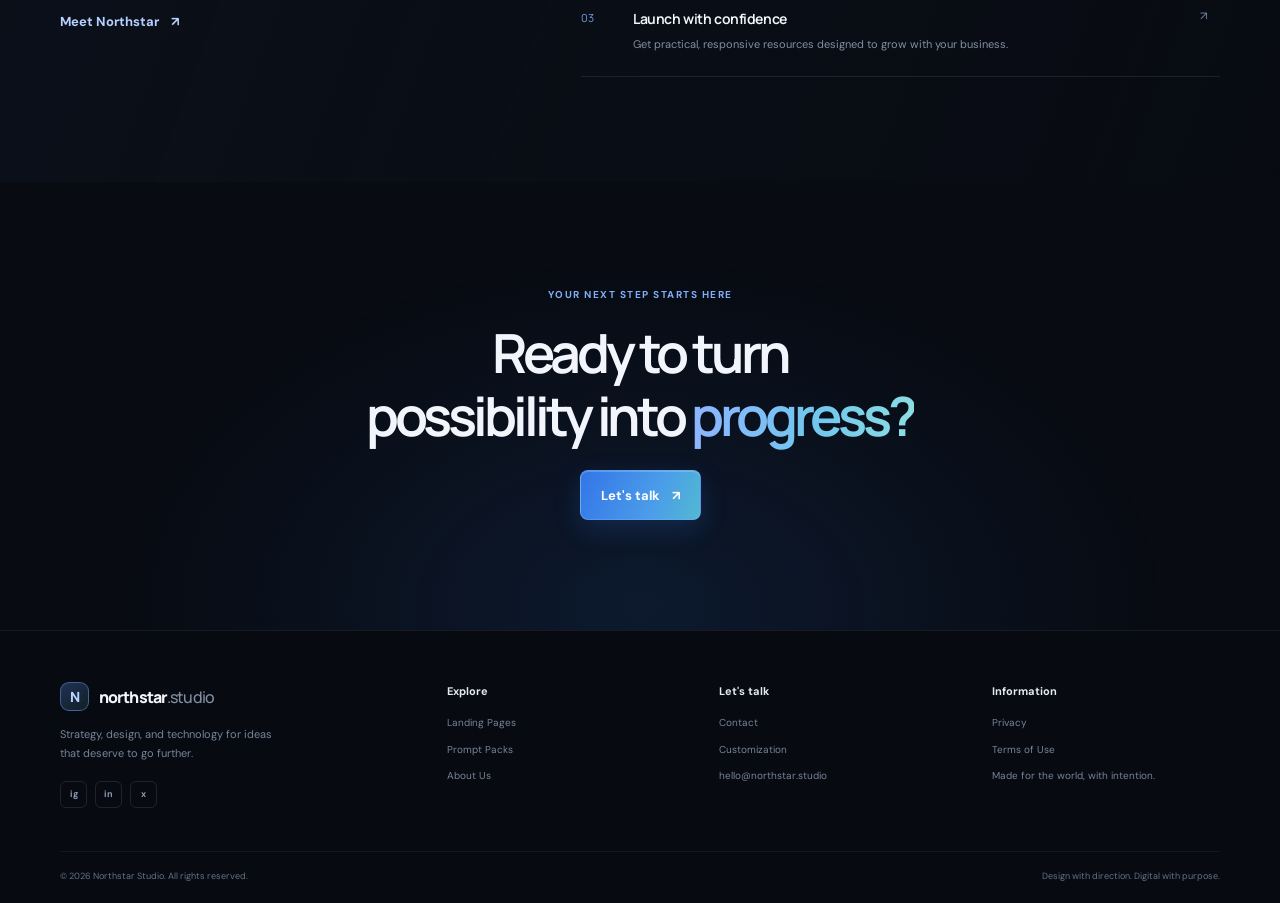
==== commit 5d62c8cf: "Add five landing page niche demos Co-authored-by: Copilot <223556219+Copilot@users.noreply.github.co" ====
--- a/index.html
+++ b/index.html
@@ -54,8 +54,8 @@
 
     <section class="section section-products" id="landing-pages">
       <div class="container">
-        <div class="section-heading reveal"><div><div class="eyebrow">01 / LANDING PAGES</div><h2>A great first impression<br><span class="muted-heading">starts with the right template.</span></h2></div><p>Explore complete demos for AI, software, marketing, real estate, and healthcare businesses—ready to customize for your brand.</p></div>
-        <div class="carousel-toolbar"><span class="result-count" data-count="landing">05 demos</span><div class="carousel-controls"><button class="carousel-arrow" type="button" data-carousel-prev="landing-track" aria-label="Previous demos">←</button><button class="carousel-arrow" type="button" data-carousel-next="landing-track" aria-label="Next demos">→</button></div></div>
+        <div class="section-heading reveal"><div><div class="eyebrow">01 / LANDING PAGES</div><h2>A great first impression<br><span class="muted-heading">starts with the right template.</span></h2></div><p>Explore complete demos for AI, SaaS, marketing, coaching, e-commerce, real estate, legal, home services, fitness, and dental businesses—ready to customize for your brand.</p></div>
+        <div class="carousel-toolbar"><span class="result-count" data-count="landing">10 demos</span><div class="carousel-controls"><button class="carousel-arrow" type="button" data-carousel-prev="landing-track" aria-label="Previous demos">←</button><button class="carousel-arrow" type="button" data-carousel-next="landing-track" aria-label="Next demos">→</button></div></div>
         <div class="product-track" id="landing-track" data-track="landing" aria-live="polite"></div><p class="empty-state" data-empty="landing" hidden>No landing pages found. Try another search.</p>
         <div class="custom-banner reveal"><div class="custom-banner-icon">✳</div><div><span class="eyebrow">NEED SOMETHING UNIQUE?</span><h3>A page that's yours, from the first pixel to launch.</h3><p>We tailor the strategy, visual identity, and content to fit your brand.</p></div><a class="button button-outline" href="contact.html">Request customization <span aria-hidden="true">↗</span></a></div>
       </div>
